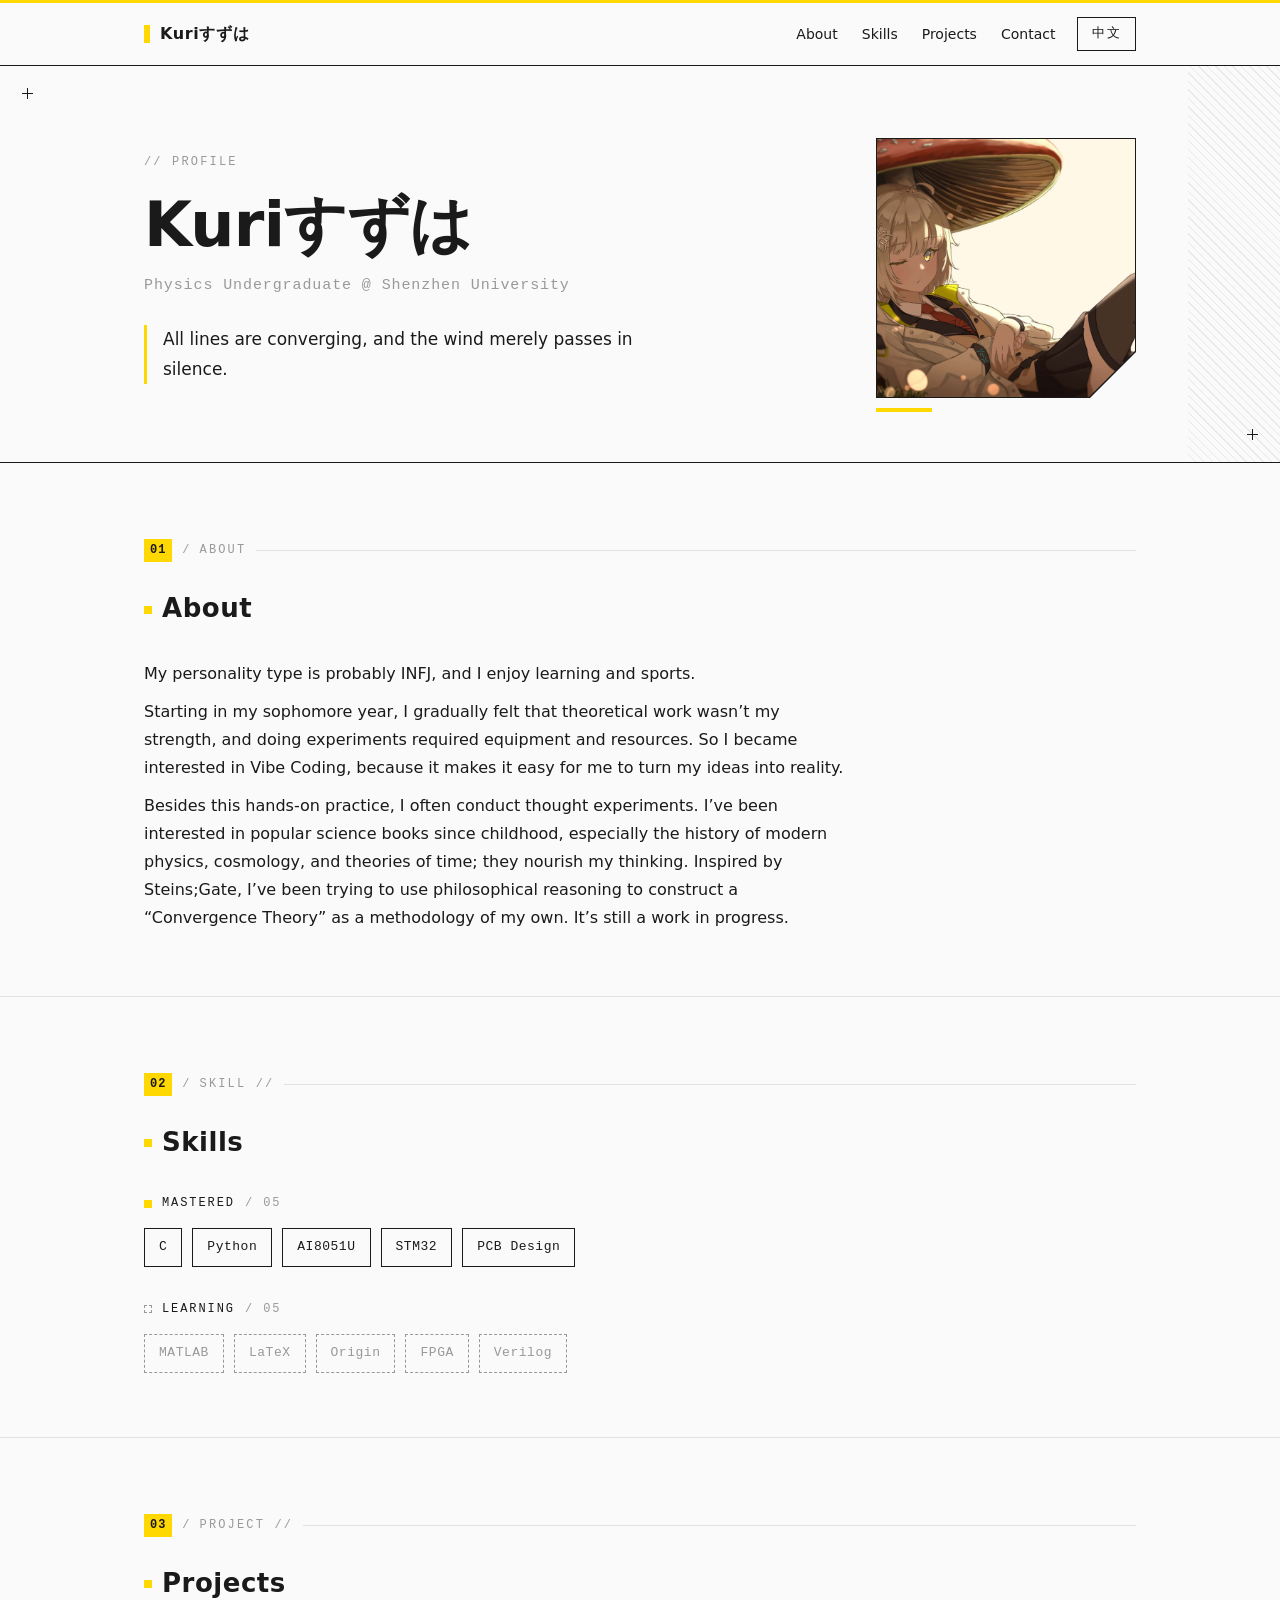
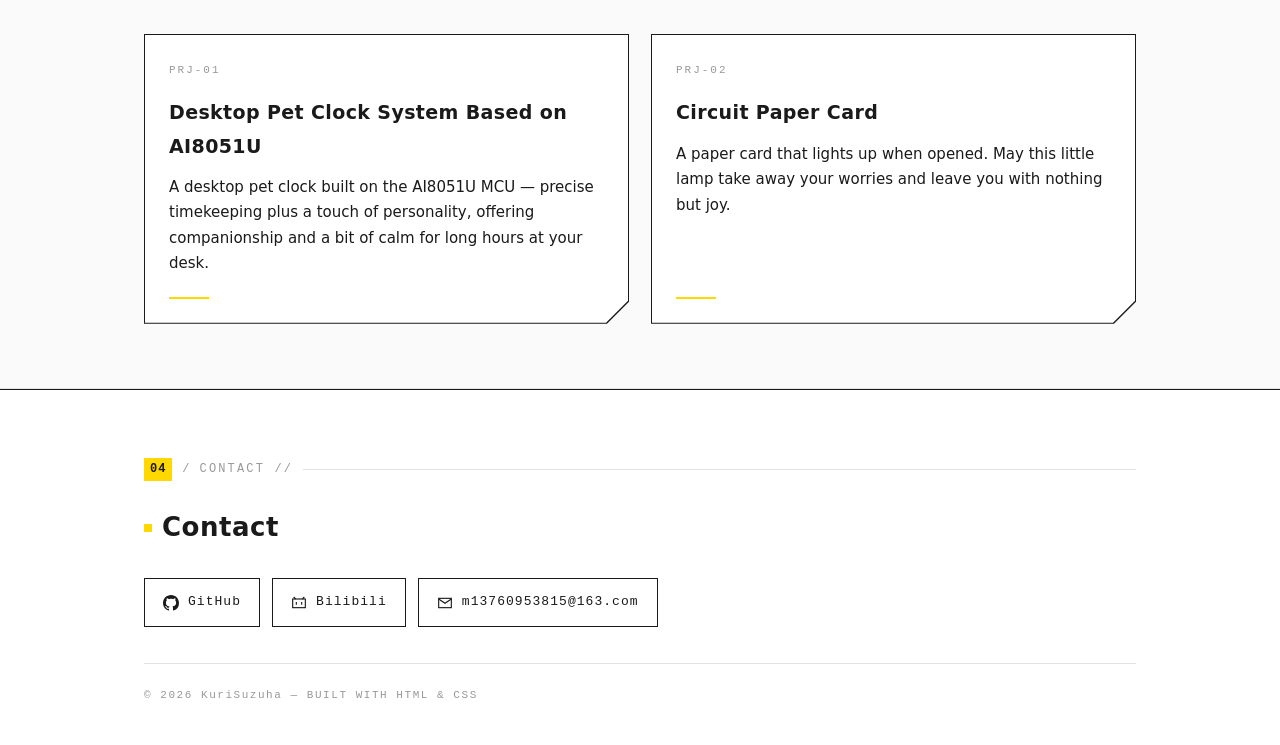
==== en.html @ 0af4d7a9 "Rewrite bio, rename to Kuriすずは, update hero and meta text" ====
<!DOCTYPE html>
<html lang="en">
<head>
<meta charset="UTF-8">
<meta name="viewport" content="width=device-width, initial-scale=1.0">
<meta property="og:type" content="website">
<meta property="og:title" content="Kuriすずは">
<meta property="og:description" content="Physics undergrad into circuits and code — building desktop pets and glowing paper cards.">
<meta property="og:url" content="https://kurisuzuha.github.io/en.html">
<meta property="og:image" content="https://kurisuzuha.github.io/assets/avatar.jpg">
<meta property="og:site_name" content="KuriSuzuha">
<meta property="og:locale" content="en_US">
<meta name="twitter:card" content="summary">
<meta name="description" content="Personal site of KuriSuzuha, physics undergraduate at Shenzhen University. Into circuits, code, and making small things glow.">
<link rel="icon" type="image/svg+xml" href="data:image/svg+xml,%3Csvg%20xmlns='http://www.w3.org/2000/svg'%20viewBox='0%200%20100%20100'%3E%3Crect%20width='100'%20height='100'%20fill='%23FFD802'/%3E%3Ctext%20x='50'%20y='68'%20font-family='monospace'%20font-size='56'%20font-weight='bold'%20text-anchor='middle'%20fill='%231A1A1A'%3EK%3C/text%3E%3C/svg%3E">
<title>Kuriすずは</title>
<link rel="alternate" hreflang="zh-CN" href="https://kurisuzuha.github.io/">
<link rel="alternate" hreflang="en" href="https://kurisuzuha.github.io/en.html">
<link rel="alternate" hreflang="x-default" href="https://kurisuzuha.github.io/">
<link rel="stylesheet" href="style.css">
</head>
<body>

<!-- ======================================================= navigation === -->
<header class="nav">
  <div class="nav-inner">
    <a class="nav-brand" href="index.html">
      <span class="brand-bar" aria-hidden="true"></span>
      <span>Kuriすずは</span>
    </a>
    <nav class="nav-links">
      <a class="nav-link" href="#about">About</a>
      <a class="nav-link" href="#skill">Skills</a>
      <a class="nav-link" href="#project">Projects</a>
      <a class="nav-link" href="#contact">Contact</a>
      <a class="lang-btn" href="index.html" hreflang="zh-CN">中文</a>
    </nav>
  </div>
</header>

<main>

  <!-- ========================================================== hero === -->
  <section class="hero">
    <span class="cross cross-1" aria-hidden="true"></span>
    <span class="cross cross-2" aria-hidden="true"></span>

    <div class="hero-inner">
      <div class="hero-text">
        <p class="hero-label">// PROFILE</p>
        <h1 class="hero-name">Kuriすずは</h1>
        <p class="hero-role">Physics Undergraduate @ Shenzhen University</p>
        <p class="hero-tagline">All lines are converging, and the wind merely passes in silence.</p>
      </div>

      <div class="hero-avatar">
        <div class="avatar-frame">
          <img src="assets/avatar.jpg" alt="Kuriすずは avatar">
        </div>
        <span class="avatar-bar" aria-hidden="true"></span>
      </div>
    </div>
  </section>

  <!-- ========================================================= about === -->
  <div class="section" id="about">
    <section class="sec-inner">
      <p class="sec-head">
        <span class="sec-num">01</span>
        <span class="sec-slash">/</span>
        <span class="sec-name">ABOUT</span>
        <span class="sec-line" aria-hidden="true"></span>
      </p>
      <h2 class="sec-title">About</h2>

      <div class="about-body">
        <p>My personality type is probably INFJ, and I enjoy learning and sports.</p>
        <p>Starting in my sophomore year, I gradually felt that theoretical work wasn’t my strength, and doing experiments required equipment and resources. So I became interested in Vibe Coding, because it makes it easy for me to turn my ideas into reality.</p>
        <p>Besides this hands-on practice, I often conduct thought experiments. I’ve been interested in popular science books since childhood, especially the history of modern physics, cosmology, and theories of time; they nourish my thinking. Inspired by Steins;Gate, I’ve been trying to use philosophical reasoning to construct a “Convergence Theory” as a methodology of my own. It’s still a work in progress.</p>
      </div>
    </section>
  </div>

  <!-- ======================================================== skills === -->
  <div class="section" id="skill">
    <section class="sec-inner">
      <p class="sec-head">
        <span class="sec-num">02</span>
        <span class="sec-slash">/</span>
        <span class="sec-name">SKILL //</span>
        <span class="sec-line" aria-hidden="true"></span>
      </p>
      <h2 class="sec-title">Skills</h2>

      <div class="skill-group">
        <p class="skill-label">
          <span>MASTERED</span>
          <span class="skill-count">/ 05</span>
        </p>
        <ul class="tags tags-mastered">
          <li>C</li>
          <li>Python</li>
          <li>AI8051U</li>
          <li>STM32</li>
          <li>PCB Design</li>
        </ul>
      </div>

      <div class="skill-group">
        <p class="skill-label is-learning">
          <span>LEARNING</span>
          <span class="skill-count">/ 05</span>
        </p>
        <ul class="tags tags-learning">
          <li>MATLAB</li>
          <li>LaTeX</li>
          <li>Origin</li>
          <li>FPGA</li>
          <li>Verilog</li>
        </ul>
      </div>
    </section>
  </div>

  <!-- ====================================================== projects === -->
  <div class="section" id="project">
    <section class="sec-inner">
      <p class="sec-head">
        <span class="sec-num">03</span>
        <span class="sec-slash">/</span>
        <span class="sec-name">PROJECT //</span>
        <span class="sec-line" aria-hidden="true"></span>
      </p>
      <h2 class="sec-title">Projects</h2>

      <div class="cards">

        <article class="card-frame">
          <div class="card">
            <p class="card-idx">PRJ-01</p>
            <h3 class="card-title">Desktop Pet Clock System Based on AI8051U</h3>
            <p class="card-desc">A desktop pet clock built on the AI8051U MCU — precise timekeeping plus a touch of personality, offering companionship and a bit of calm for long hours at your desk.</p>
          </div>
        </article>

        <article class="card-frame">
          <div class="card">
            <p class="card-idx">PRJ-02</p>
            <h3 class="card-title">Circuit Paper Card</h3>
            <p class="card-desc">A paper card that lights up when opened. May this little lamp take away your worries and leave you with nothing but joy.</p>
          </div>
        </article>

      </div>
    </section>
  </div>

</main>

<!-- ======================================================== contact === -->
<footer class="footer" id="contact">
  <div class="footer-inner">
    <p class="sec-head">
      <span class="sec-num">04</span>
      <span class="sec-slash">/</span>
      <span class="sec-name">CONTACT //</span>
      <span class="sec-line" aria-hidden="true"></span>
    </p>
    <h2 class="sec-title">Contact</h2>

    <ul class="contact-list">
      <li>
        <a href="https://github.com/KuriSuzuha" target="_blank" rel="noopener noreferrer">
          <svg width="16" height="16" viewBox="0 0 16 16" fill="currentColor" aria-hidden="true">
            <path d="M8 0C3.58 0 0 3.58 0 8c0 3.54 2.29 6.53 5.47 7.59.4.07.55-.17.55-.38 0-.19-.01-.82-.01-1.49-2.01.37-2.53-.49-2.69-.94-.09-.23-.48-.94-.82-1.13-.28-.15-.68-.52-.01-.53.63-.01 1.08.58 1.23.82.72 1.21 1.87.87 2.33.66.07-.52.28-.87.51-1.07-1.78-.2-3.64-.89-3.64-3.95 0-.87.31-1.59.82-2.15-.08-.2-.36-1.02.08-2.12 0 0 .67-.21 2.2.82.64-.18 1.32-.27 2-.27s1.36.09 2 .27c1.53-1.04 2.2-.82 2.2-.82.44 1.1.16 1.92.08 2.12.51.56.82 1.27.82 2.15 0 3.07-1.87 3.75-3.65 3.95.29.25.54.73.54 1.48 0 1.07-.01 1.93-.01 2.2 0 .21.15.46.55.38A8.01 8.01 0 0 0 16 8c0-4.42-3.58-8-8-8Z"/>
          </svg>
          <span>GitHub</span>
        </a>
      </li>
      <li>
        <a href="https://space.bilibili.com/501222988" target="_blank" rel="noopener noreferrer">
          <svg width="16" height="16" viewBox="0 0 24 24" fill="none" stroke="currentColor" stroke-width="1.7" aria-hidden="true">
            <path d="M7 6 4 3M17 6l3-3"/>
            <rect x="2.5" y="6" width="19" height="13"/>
            <path d="M8 10.5v4M16 10.5v4"/>
          </svg>
          <span>Bilibili</span>
        </a>
      </li>
      <li>
        <a href="mailto:m13760953815@163.com">
          <svg width="16" height="16" viewBox="0 0 24 24" fill="none" stroke="currentColor" stroke-width="1.7" aria-hidden="true">
            <rect x="2.5" y="5" width="19" height="14"/>
            <path d="m2.5 6 9.5 6.5L21.5 6"/>
          </svg>
          <span>m13760953815@163.com</span>
        </a>
      </li>
    </ul>

    <p class="footer-note">© 2026 KuriSuzuha — BUILT WITH HTML &amp; CSS</p>
  </div>
</footer>

</body>
</html>
---- style.css ----
/* ==========================================================================
   KuriSuzuha.github.io — shared stylesheet
   Used by index.html (中文) and en.html (English). Single source of truth.

   Style language: light, minimal, sharp.
   - background #FAFAFA / #FFF, text #1A1A1A, muted #999
   - #FFD802 as a SMALL-AREA accent only (never a large fill)
   - 0 border-radius everywhere; corners cut with clip-path: polygon()
   - 1px black rules, monospace micro-labels, hairline dividers
   - no external resources of any kind (no CDN, no web fonts, no icon lib)
   ========================================================================== */

/* --------------------------------------------------------------- tokens -- */
:root {
  --bg:     #FAFAFA;
  --paper:  #FFFFFF;
  --ink:    #1A1A1A;
  --gray:   #999999;
  --line:   #E2E2E2;
  --accent: #FFD802;

  --pad:    24px;   /* horizontal gutter */
  --maxw:   1040px; /* content width cap */
  --cut:    22px;   /* diagonal cut, cards */
  --cut-av: 46px;   /* diagonal cut, avatar */
  --nav-h:  62px;

  --font-sans: "PingFang SC", "Microsoft YaHei", "Segoe UI", system-ui,
               -apple-system, "Helvetica Neue", Arial, sans-serif;
  --font-mono: Consolas, "Courier New", monospace;
}

/* ---------------------------------------------------------------- reset -- */
*,
*::before,
*::after { box-sizing: border-box; }

html {
  -webkit-text-size-adjust: 100%;
  scroll-behavior: smooth;
}

body {
  margin: 0;
  background: var(--bg);
  color: var(--ink);
  font-family: var(--font-sans);
  font-size: 16px;
  line-height: 1.75;
  -webkit-font-smoothing: antialiased;
}

img { display: block; max-width: 100%; }

a {
  color: inherit;
  text-decoration: none;
}

:focus-visible {
  outline: 2px solid var(--ink);
  outline-offset: 2px;
}

::selection {
  background: var(--accent);
  color: var(--ink);
}

/* --------------------------------------------------------- decorations --- */
/* thin crosshair — corner ornament */
.cross {
  position: absolute;
  width: 11px;
  height: 11px;
  pointer-events: none;
}
.cross::before {
  content: "";
  position: absolute;
  left: 0;
  top: 5px;
  width: 11px;
  height: 1px;
  background: var(--ink);
}
.cross::after {
  content: "";
  position: absolute;
  left: 5px;
  top: 0;
  width: 1px;
  height: 11px;
  background: var(--ink);
}

/* -------------------------------------------------------------- header --- */
.nav {
  position: sticky;
  top: 0;
  z-index: 20;
  background: var(--bg);
  border-top: 3px solid var(--accent);
  border-bottom: 1px solid var(--ink);
}
.nav-inner {
  max-width: var(--maxw);
  margin: 0 auto;
  padding: 0 var(--pad);
  height: var(--nav-h);
  display: flex;
  align-items: center;
  justify-content: space-between;
  gap: 16px;
}

.nav-brand {
  display: inline-flex;
  align-items: center;
  gap: 10px;
  padding: 5px 9px;
  margin-left: -9px;
  font-weight: 700;
  letter-spacing: 0.04em;
}
.brand-bar {
  width: 6px;
  height: 18px;
  background: var(--accent);
  flex: none;
}
.nav-brand:hover {
  background: var(--ink);
  color: #fff;
}

.nav-links {
  display: flex;
  align-items: center;
}
.nav-link {
  display: block;
  padding: 7px 12px;
  font-size: 14px;
}
.nav-link:hover {
  background: var(--ink);
  color: #fff;
}

.lang-btn {
  display: block;
  margin-left: 10px;
  padding: 7px 14px;
  border: 1px solid var(--ink);
  font-family: var(--font-mono);
  font-size: 13px;
  letter-spacing: 0.1em;
  line-height: 1.4;
}
.lang-btn:hover {
  background: var(--accent);
  color: var(--ink);
}

/* ----------------------------------------------------------------- hero -- */
.hero {
  position: relative;
  overflow: hidden;
  border-bottom: 1px solid var(--ink);
}
/* diagonal hatch texture, right edge only */
.hero::after {
  content: "";
  position: absolute;
  top: 0;
  right: 0;
  width: 92px;
  height: 100%;
  pointer-events: none;
  background-image: repeating-linear-gradient(
    45deg,
    transparent 0 5px,
    rgba(26, 26, 26, 0.08) 5px 6px
  );
}
.cross-1 { top: 22px; left: 22px; }
.cross-2 { bottom: 22px; right: 22px; }

.hero-inner {
  position: relative;
  z-index: 1;
  max-width: var(--maxw);
  margin: 0 auto;
  padding: 72px var(--pad) 64px;
  display: grid;
  grid-template-columns: minmax(0, 1fr) 260px;
  gap: 56px;
  align-items: center;
}

/* min-width:0 keeps long unbreakable strings from blowing out the grid track */
.hero-text { min-width: 0; }

.hero-label {
  margin: 0 0 18px;
  font-size: 12px;
  letter-spacing: 0.18em;
  color: var(--gray);
  font-family: var(--font-mono);
}

.hero-name {
  margin: 0;
  font-size: clamp(34px, 6.5vw, 62px);
  font-weight: 800;
  line-height: 1.1;
  letter-spacing: -0.01em;
}

.hero-role {
  margin: 14px 0 0;
  font-family: var(--font-mono);
  font-size: 15px;
  letter-spacing: 0.06em;
  color: var(--gray);
}

.hero-tagline {
  margin: 26px 0 0;
  max-width: 30em;
  padding-left: 16px;
  border-left: 3px solid var(--accent);
  font-size: 17px;
}

/* avatar: square with one cut corner — never a circle */
.hero-avatar {
  position: relative;
  justify-self: end;
  width: 100%;
  max-width: 260px;
}
.avatar-frame {
  padding: 1px;
  background: var(--ink);
  aspect-ratio: 1 / 1;
  clip-path: polygon(
    0 0,
    100% 0,
    100% calc(100% - var(--cut-av)),
    calc(100% - var(--cut-av)) 100%,
    0 100%
  );
}
.avatar-frame img {
  width: 100%;
  height: 100%;
  object-fit: cover;
  background: #EFEFEF;
  clip-path: polygon(
    0 0,
    100% 0,
    100% calc(100% - var(--cut-av)),
    calc(100% - var(--cut-av)) 100%,
    0 100%
  );
}
.avatar-bar {
  position: absolute;
  left: 0;
  bottom: -14px;
  width: 56px;
  height: 4px;
  background: var(--accent);
}

/* ------------------------------------------------------------- sections -- */
.section {
  border-bottom: 1px solid var(--line);
  scroll-margin-top: calc(var(--nav-h) + 12px);
}
.sec-inner {
  max-width: var(--maxw);
  margin: 0 auto;
  padding: 64px var(--pad);
}

/* numbered micro-label: "01 / ABOUT" */
.sec-head {
  display: flex;
  align-items: center;
  gap: 10px;
  margin-bottom: 24px;
  font-size: 12px;
  font-family: var(--font-mono);
}
.sec-num {
  padding: 1px 6px;
  background: var(--accent);
  color: var(--ink);
  font-weight: 700;
  letter-spacing: 0.08em;
}
.sec-slash { color: var(--gray); }
.sec-name {
  color: var(--gray);
  letter-spacing: 0.18em;
  white-space: nowrap;
}
.sec-line {
  flex: 1;
  min-width: 0;
  height: 1px;
  background: var(--line);
}

.sec-title {
  margin: 0 0 28px;
  font-size: 26px;
  font-weight: 700;
  letter-spacing: 0.02em;
}
.sec-title::before {
  content: "";
  display: inline-block;
  width: 8px;
  height: 8px;
  margin-right: 10px;
  background: var(--accent);
  vertical-align: middle;
}

/* ---------------------------------------------------------------- about -- */
.about-body p {
  margin: 0 0 10px;
  max-width: 44em;
}
.about-body p:last-child { margin-bottom: 0; }

/* --------------------------------------------------------------- skills -- */
.skill-group { margin-bottom: 32px; }
.skill-group:last-child { margin-bottom: 0; }

.skill-label {
  display: flex;
  align-items: center;
  gap: 10px;
  margin: 0 0 14px;
  font-family: var(--font-mono);
  font-size: 12px;
  letter-spacing: 0.16em;
}
.skill-label::before {
  content: "";
  width: 8px;
  height: 8px;
  flex: none;
  background: var(--accent);
}
/* learning group reads as "not filled in yet" */
.skill-label.is-learning::before {
  background: transparent;
  border: 1px dashed var(--gray);
}
.skill-count { color: var(--gray); }

.tags {
  display: flex;
  flex-wrap: wrap;
  gap: 10px;
  margin: 0;
  padding: 0;
  list-style: none;
}
.tags li {
  padding: 7px 14px;
  font-family: var(--font-mono);
  font-size: 13px;
  letter-spacing: 0.04em;
  white-space: nowrap;
}
/* mastered: solid rule */
.tags-mastered li { border: 1px solid var(--ink); }
.tags-mastered li:hover {
  background: var(--ink);
  color: #fff;
}
/* learning: dashed rule */
.tags-learning li {
  border: 1px dashed var(--gray);
  color: var(--gray);
}
.tags-learning li:hover {
  border-color: var(--ink);
  color: var(--ink);
}

/* ------------------------------------------------------------- projects -- */
.cards {
  display: grid;
  grid-template-columns: repeat(2, minmax(0, 1fr));
  gap: 22px;
}
/* 1px "border" follows the clipped outline: dark frame + inset panel */
.card-frame {
  padding: 1px;
  background: var(--ink);
  clip-path: polygon(
    0 0,
    100% 0,
    100% calc(100% - var(--cut)),
    calc(100% - var(--cut)) 100%,
    0 100%
  );
  transition: background 0.12s linear;
}
.card-frame:hover { background: var(--accent); }

.card {
  height: 100%;
  min-height: 208px;
  display: flex;
  flex-direction: column;
  padding: 26px 24px 24px;
  background: var(--paper);
  clip-path: polygon(
    0 0,
    100% 0,
    100% calc(100% - var(--cut)),
    calc(100% - var(--cut)) 100%,
    0 100%
  );
  transition: background 0.12s linear, color 0.12s linear;
}
.card-frame:hover .card {
  background: var(--ink);
  color: #fff;
}

.card-idx {
  margin: 0 0 16px;
  font-family: var(--font-mono);
  font-size: 11px;
  letter-spacing: 0.18em;
  color: var(--gray);
}
.card-title {
  margin: 0 0 12px;
  font-size: 19px;
  font-weight: 700;
  letter-spacing: 0.02em;
}
.card-desc {
  margin: 0 0 20px;
  font-size: 15px;
  line-height: 1.7;
}
.card-frame:hover .card-desc { color: #CFCFCF; }

/* thin accent rule closing off the card body — stands in for the removed detail link */
.card::after {
  content: "";
  align-self: flex-start;
  width: 40px;
  height: 2px;
  margin-top: auto;   /* anchors to the card's bottom edge when the grid stretches it */
  background: var(--accent);
}

/* -------------------------------------------------------------- contact -- */
.footer {
  background: var(--paper);
  border-top: 1px solid var(--ink);
}
.footer-inner {
  max-width: var(--maxw);
  margin: 0 auto;
  padding: 56px var(--pad) 40px;
}
.contact-list {
  display: flex;
  flex-wrap: wrap;
  gap: 12px;
  margin: 0 0 36px;
  padding: 0;
  list-style: none;
}
.contact-list a {
  position: relative;
  overflow: hidden;
  display: inline-flex;
  align-items: center;
  gap: 9px;
  padding: 12px 18px;
  border: 1px solid var(--ink);
  font-family: var(--font-mono);
  font-size: 13px;
  letter-spacing: 0.08em;
}
/* yellow block slides in from the left on hover */
.contact-list a::before {
  content: "";
  position: absolute;
  inset: 0;
  background: var(--accent);
  transform: translateX(-101%);
  transition: transform 0.16s ease-out;
}
.contact-list a:hover::before { transform: translateX(0); }
.contact-list a > * {
  position: relative;
  z-index: 1;
}
.contact-list svg { flex: none; }

.footer-note {
  margin: 0;
  padding-top: 22px;
  border-top: 1px solid var(--line);
  font-family: var(--font-mono);
  font-size: 11px;
  letter-spacing: 0.14em;
  color: var(--gray);
}

/* ----------------------------------------------------------- responsive -- */
@media (max-width: 720px) {
  :root { --pad: 20px; }

  .hero-inner {
    grid-template-columns: minmax(0, 1fr);
    gap: 40px;
    padding: 48px var(--pad) 44px;
  }
  .hero::after { display: none; }        /* hatch would sit over the text */
  .hero-avatar {
    justify-self: start;
    max-width: 190px;
  }
  .hero-tagline { font-size: 16px; }

  .sec-inner { padding: 48px var(--pad); }
  .sec-title { font-size: 22px; }
  /* anchors collapse, language switch stays */
  .nav-link { display: none; }

  .cards { grid-template-columns: minmax(0, 1fr); }
  .card { min-height: 0; }

  .footer-inner { padding: 44px var(--pad) 32px; }
  .contact-list { gap: 10px; margin-bottom: 30px; }
  .contact-list a {
    gap: 7px;
    padding: 10px 13px;
    font-size: 12px;
    letter-spacing: 0.06em;
  }
}

@media (max-width: 380px) {
  .hero-name { font-size: 31px; }
  .tags li { padding: 6px 11px; font-size: 12px; }
  .contact-list a { padding: 9px 11px; font-size: 11px; }
}
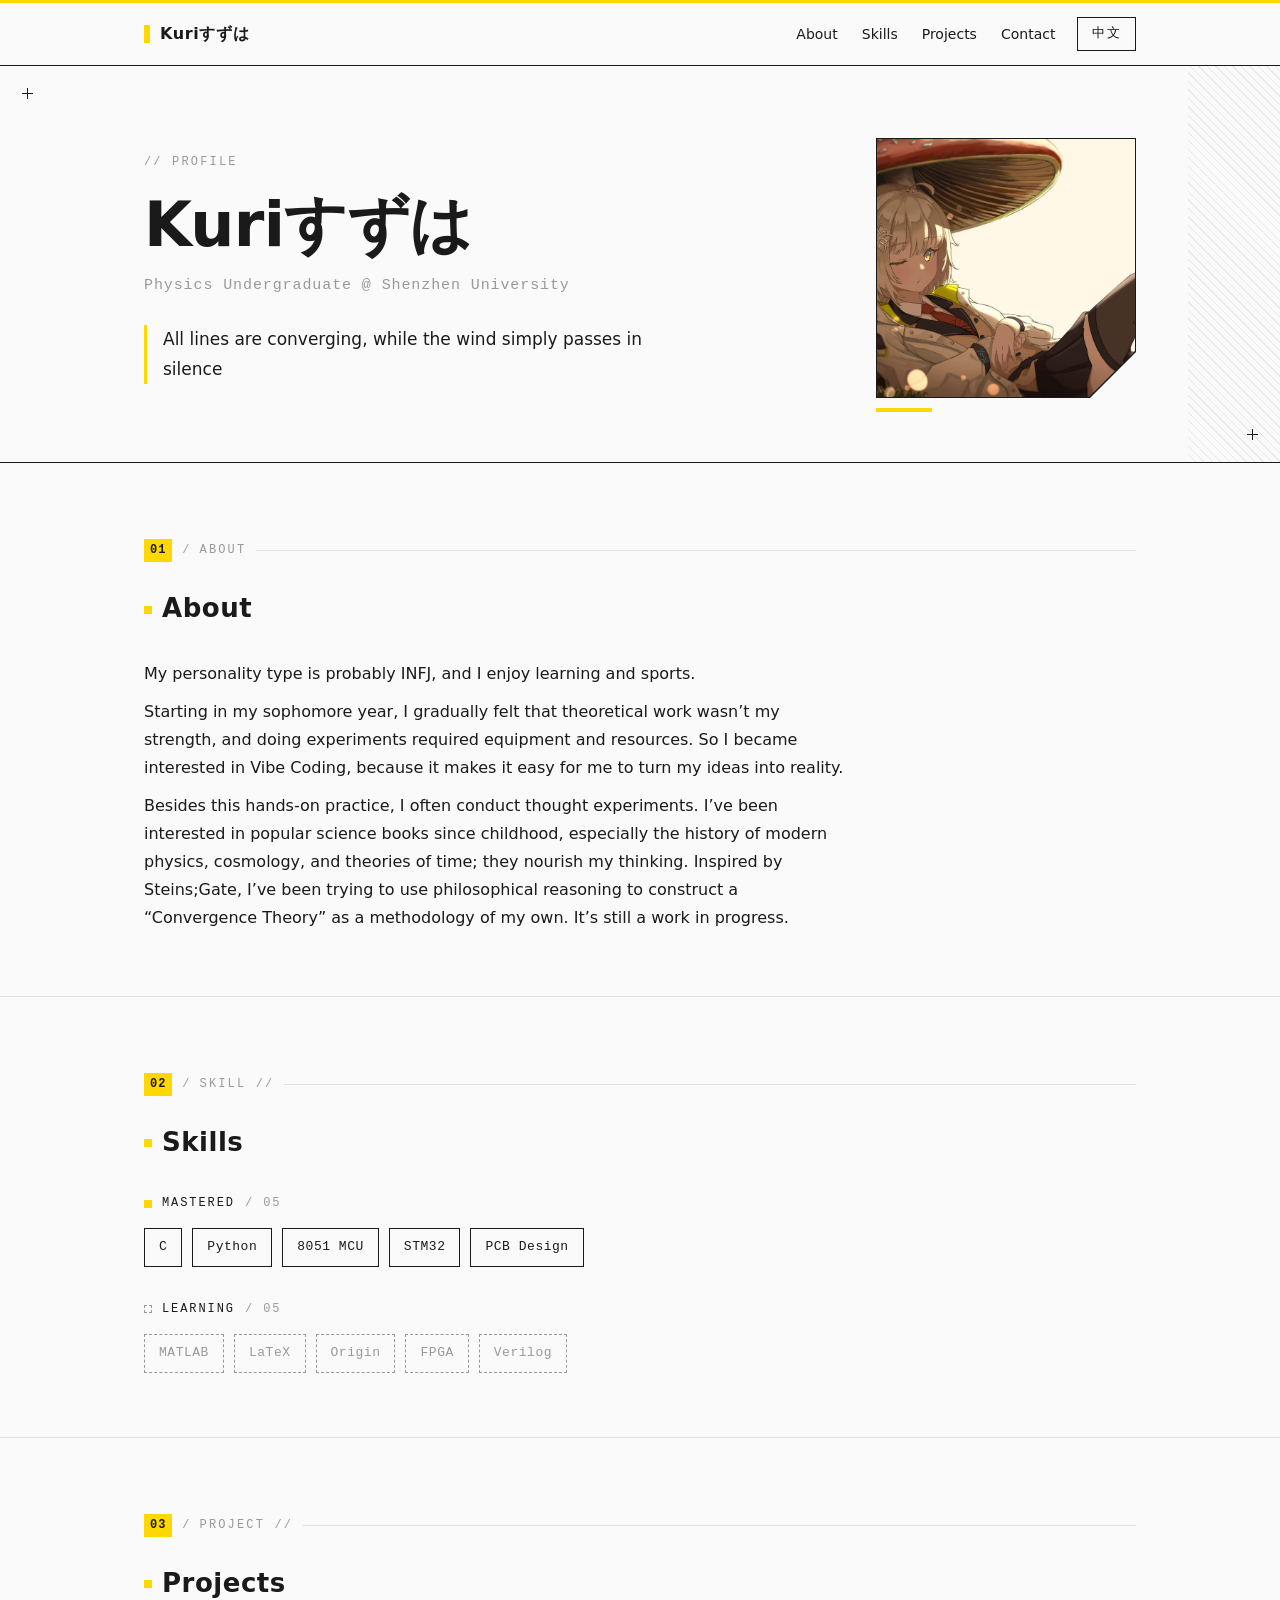
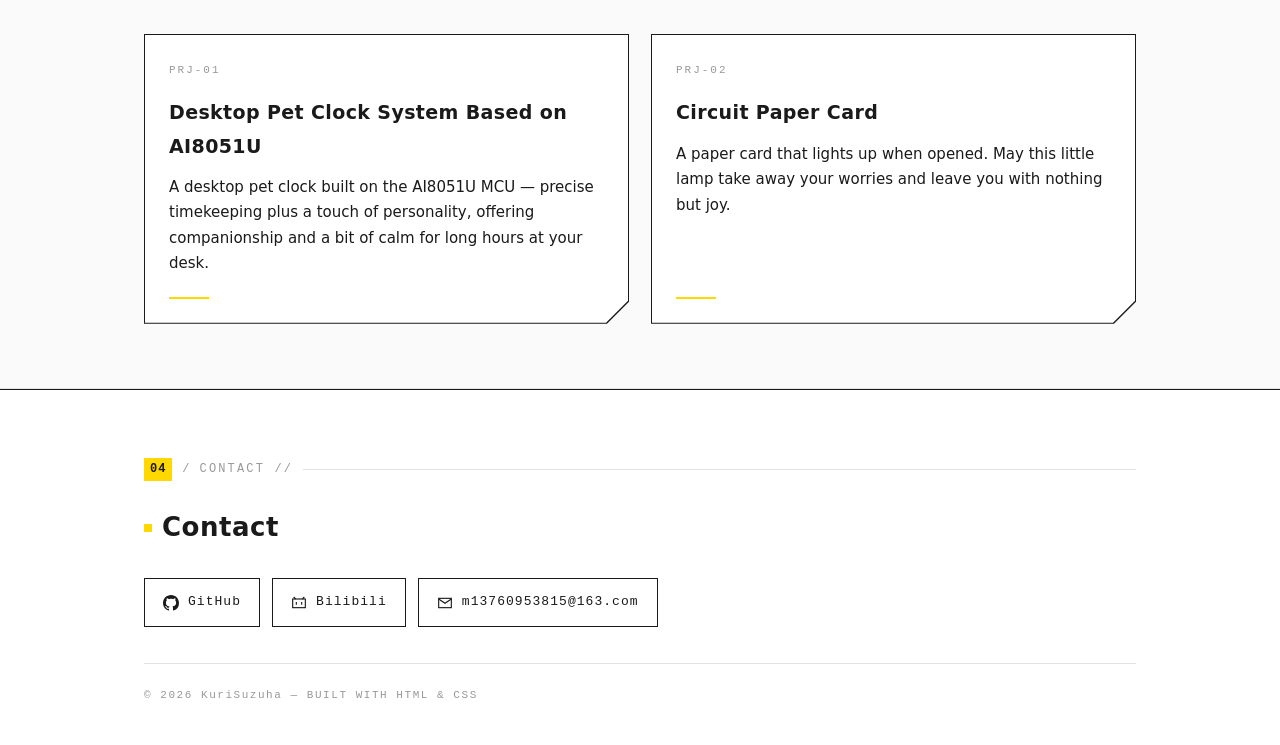
==== commit 46f06dc6: "Localize skill labels, revert tagline, tighten CN/EN spacing, split font stacks" ====
--- a/en.html
+++ b/en.html
@@ -50,7 +50,7 @@
         <p class="hero-label">// PROFILE</p>
         <h1 class="hero-name">Kuriすずは</h1>
         <p class="hero-role">Physics Undergraduate @ Shenzhen University</p>
-        <p class="hero-tagline">All lines are converging, and the wind merely passes in silence.</p>
+        <p class="hero-tagline">All lines are converging, while the wind simply passes in silence</p>
       </div>
 
       <div class="hero-avatar">
@@ -100,7 +100,7 @@
         <ul class="tags tags-mastered">
           <li>C</li>
           <li>Python</li>
-          <li>AI8051U</li>
+          <li>8051 MCU</li>
           <li>STM32</li>
           <li>PCB Design</li>
         </ul>
--- a/style.css
+++ b/style.css
@@ -27,7 +27,12 @@
 
   --font-sans: "PingFang SC", "Microsoft YaHei", "Segoe UI", system-ui,
                -apple-system, "Helvetica Neue", Arial, sans-serif;
-  --font-mono: Consolas, "Courier New", monospace;
+  --font-mono: Consolas, "Courier New", "PingFang SC", "Microsoft YaHei", monospace;
+}
+
+html[lang="en"] {
+  --font-sans: "Segoe UI", system-ui, -apple-system, "Helvetica Neue", Arial,
+               "PingFang SC", "Microsoft YaHei", sans-serif;
 }
 
 /* ---------------------------------------------------------------- reset -- */
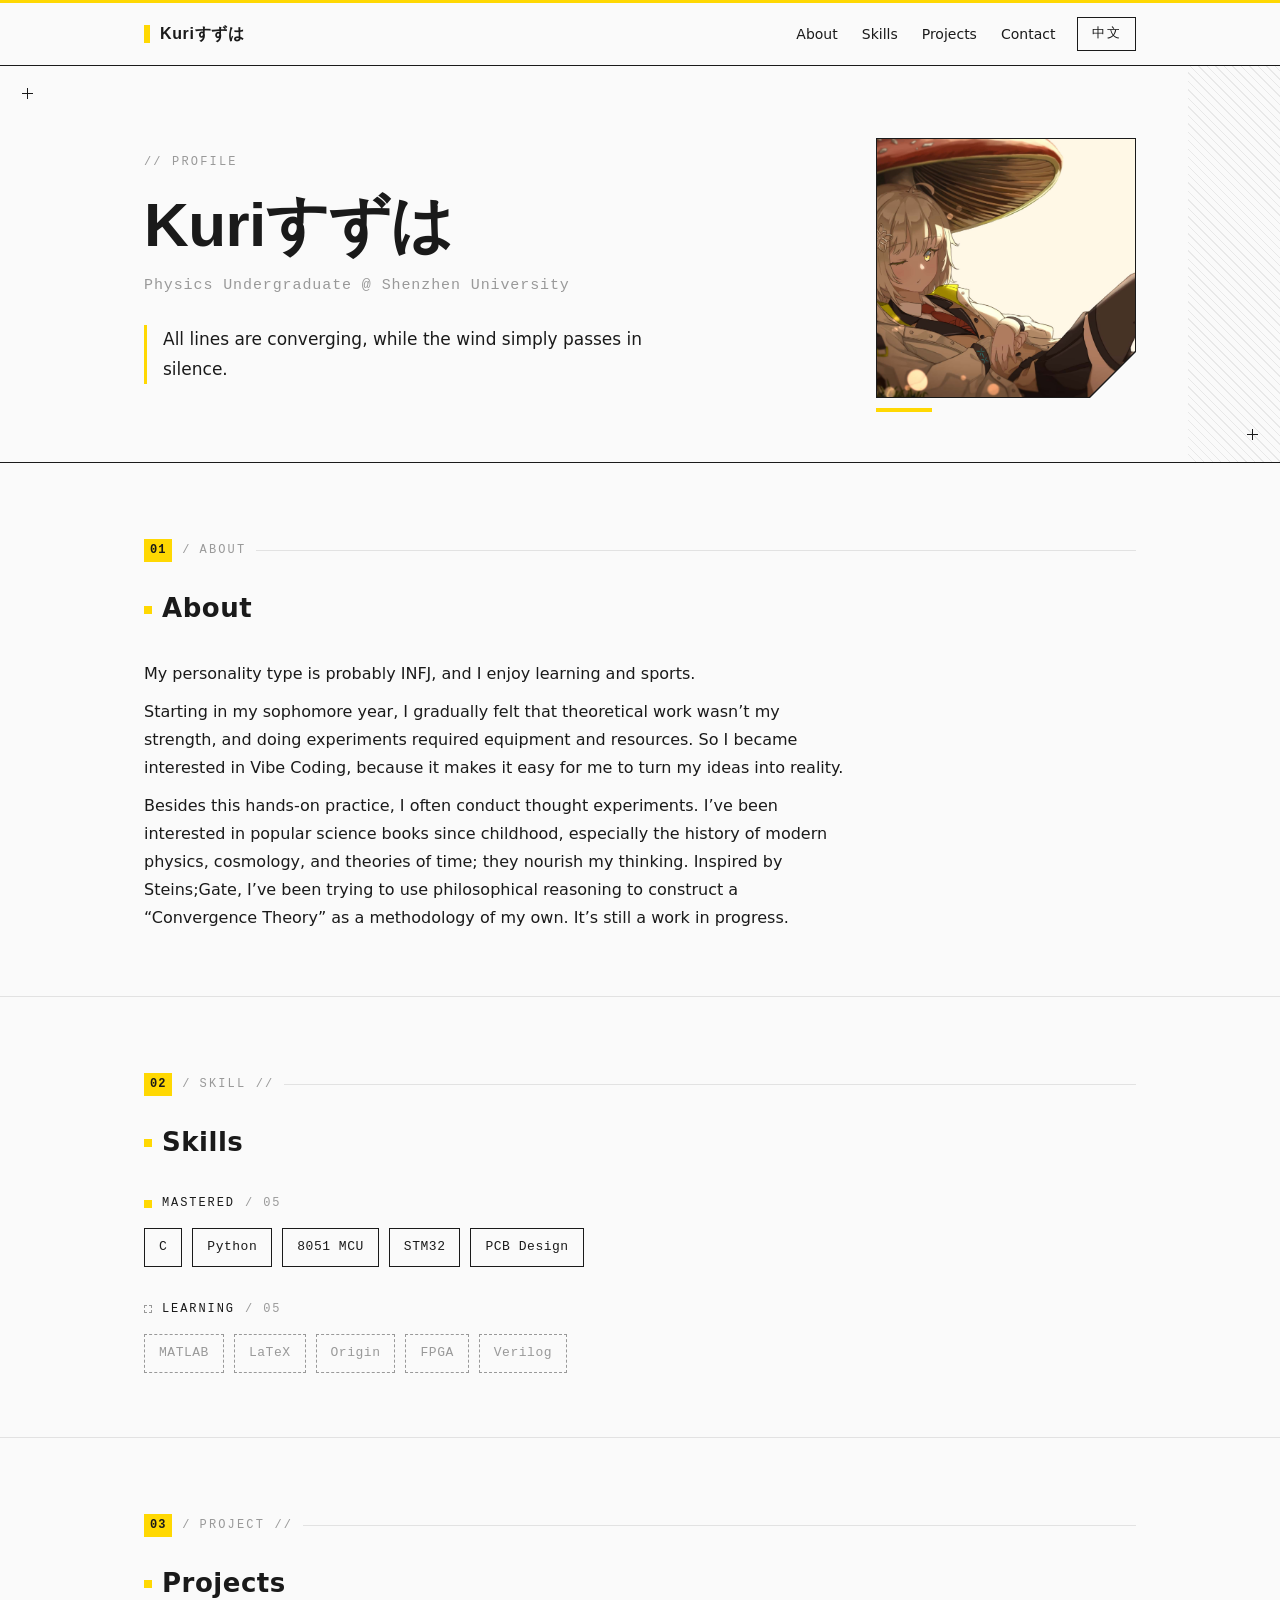
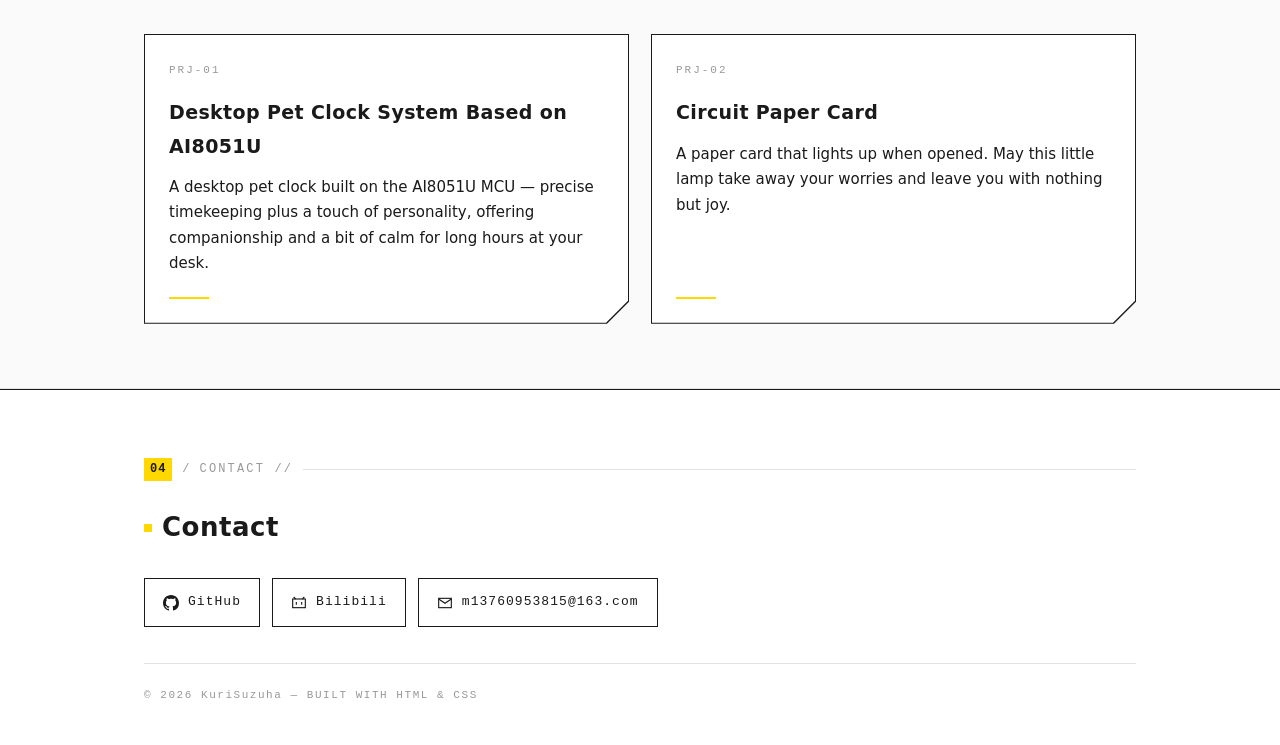
==== commit 04c36636: "Unify wordmark across languages, fix avatar alt and og:site_name, add tagline period" ====
--- a/en.html
+++ b/en.html
@@ -8,7 +8,7 @@
 <meta property="og:description" content="Physics undergrad into circuits and code — building desktop pets and glowing paper cards.">
 <meta property="og:url" content="https://kurisuzuha.github.io/en.html">
 <meta property="og:image" content="https://kurisuzuha.github.io/assets/avatar.jpg">
-<meta property="og:site_name" content="KuriSuzuha">
+<meta property="og:site_name" content="Kuriすずは">
 <meta property="og:locale" content="en_US">
 <meta name="twitter:card" content="summary">
 <meta name="description" content="Personal site of KuriSuzuha, physics undergraduate at Shenzhen University. Into circuits, code, and making small things glow.">
@@ -50,7 +50,7 @@
         <p class="hero-label">// PROFILE</p>
         <h1 class="hero-name">Kuriすずは</h1>
         <p class="hero-role">Physics Undergraduate @ Shenzhen University</p>
-        <p class="hero-tagline">All lines are converging, while the wind simply passes in silence</p>
+        <p class="hero-tagline">All lines are converging, while the wind simply passes in silence.</p>
       </div>
 
       <div class="hero-avatar">
--- a/style.css
+++ b/style.css
@@ -33,6 +33,13 @@
 html[lang="en"] {
   --font-sans: "Segoe UI", system-ui, -apple-system, "Helvetica Neue", Arial,
                "PingFang SC", "Microsoft YaHei", sans-serif;
+}
+
+/* site wordmark: the name is a logo — always rendered with the CJK stack,
+   so both language pages draw it identically */
+.nav-brand,
+.hero-name {
+  font-family: "PingFang SC", "Microsoft YaHei", sans-serif;
 }
 
 /* ---------------------------------------------------------------- reset -- */
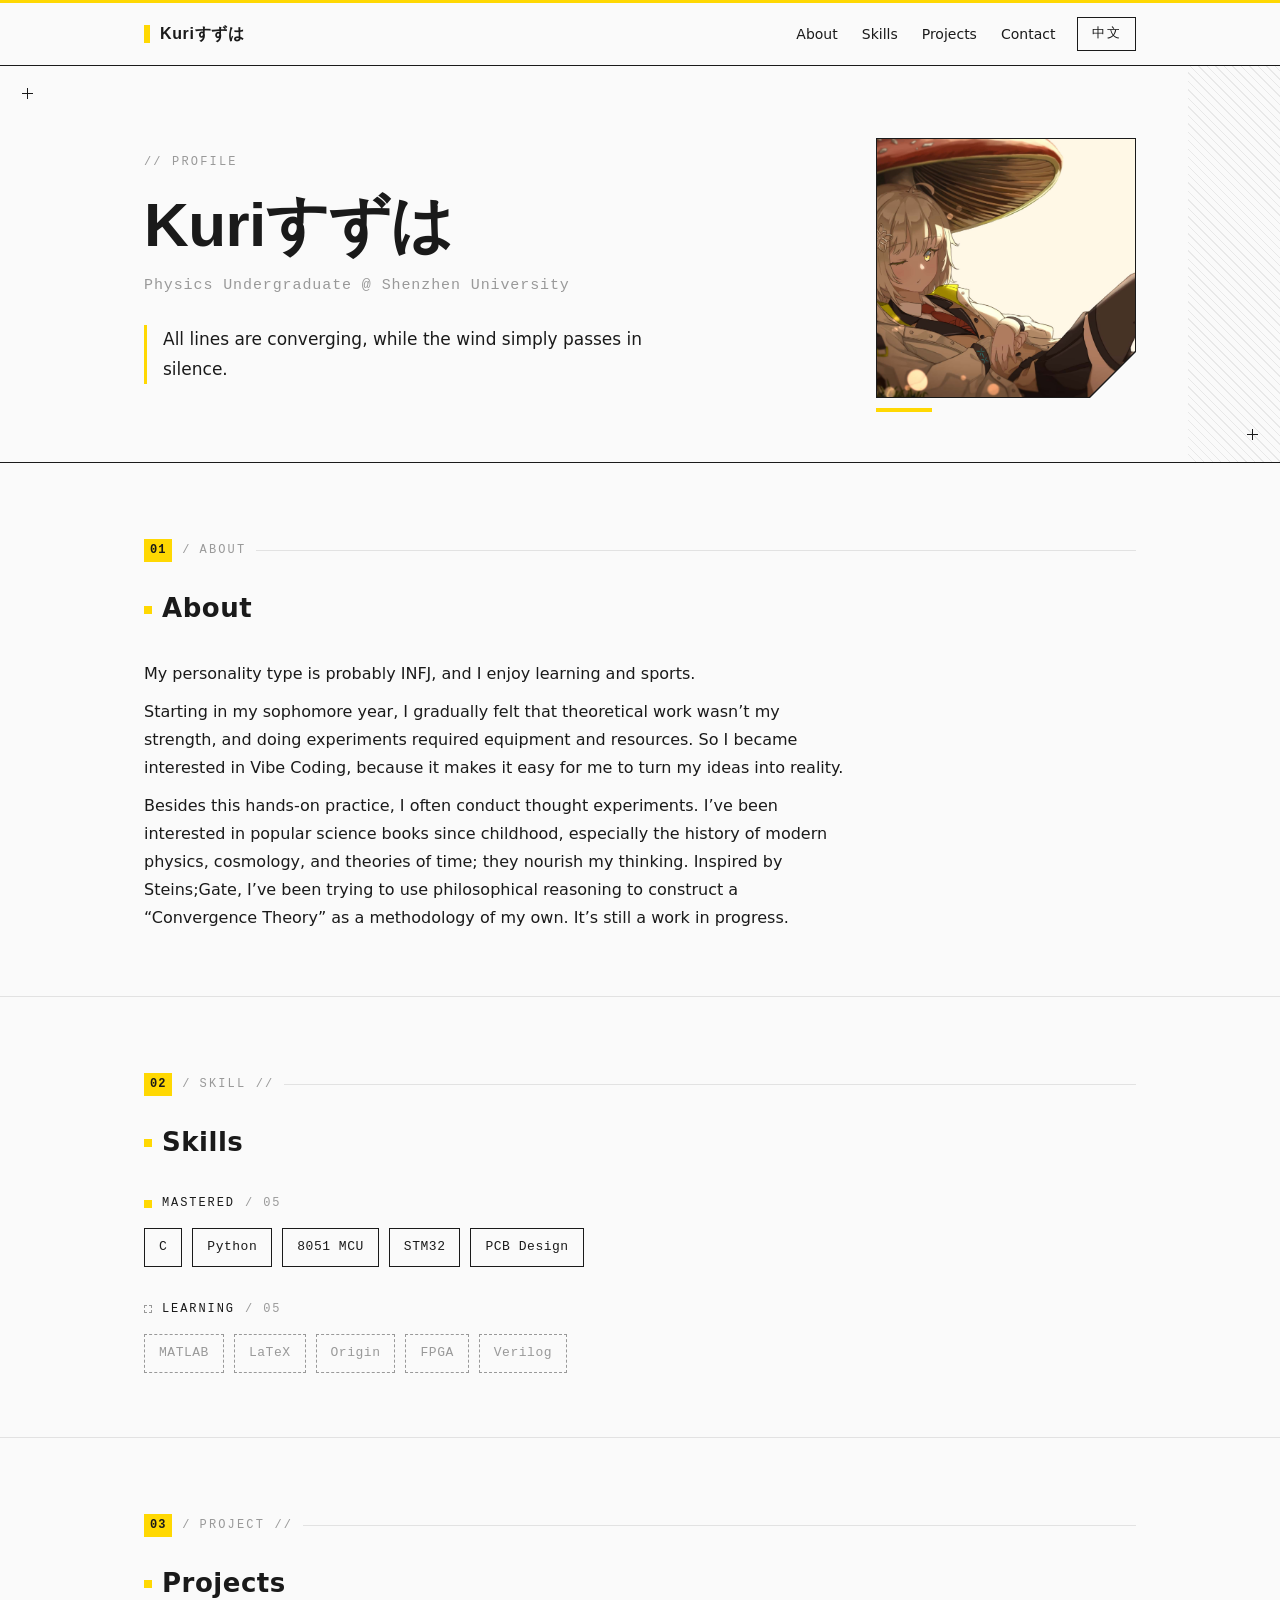
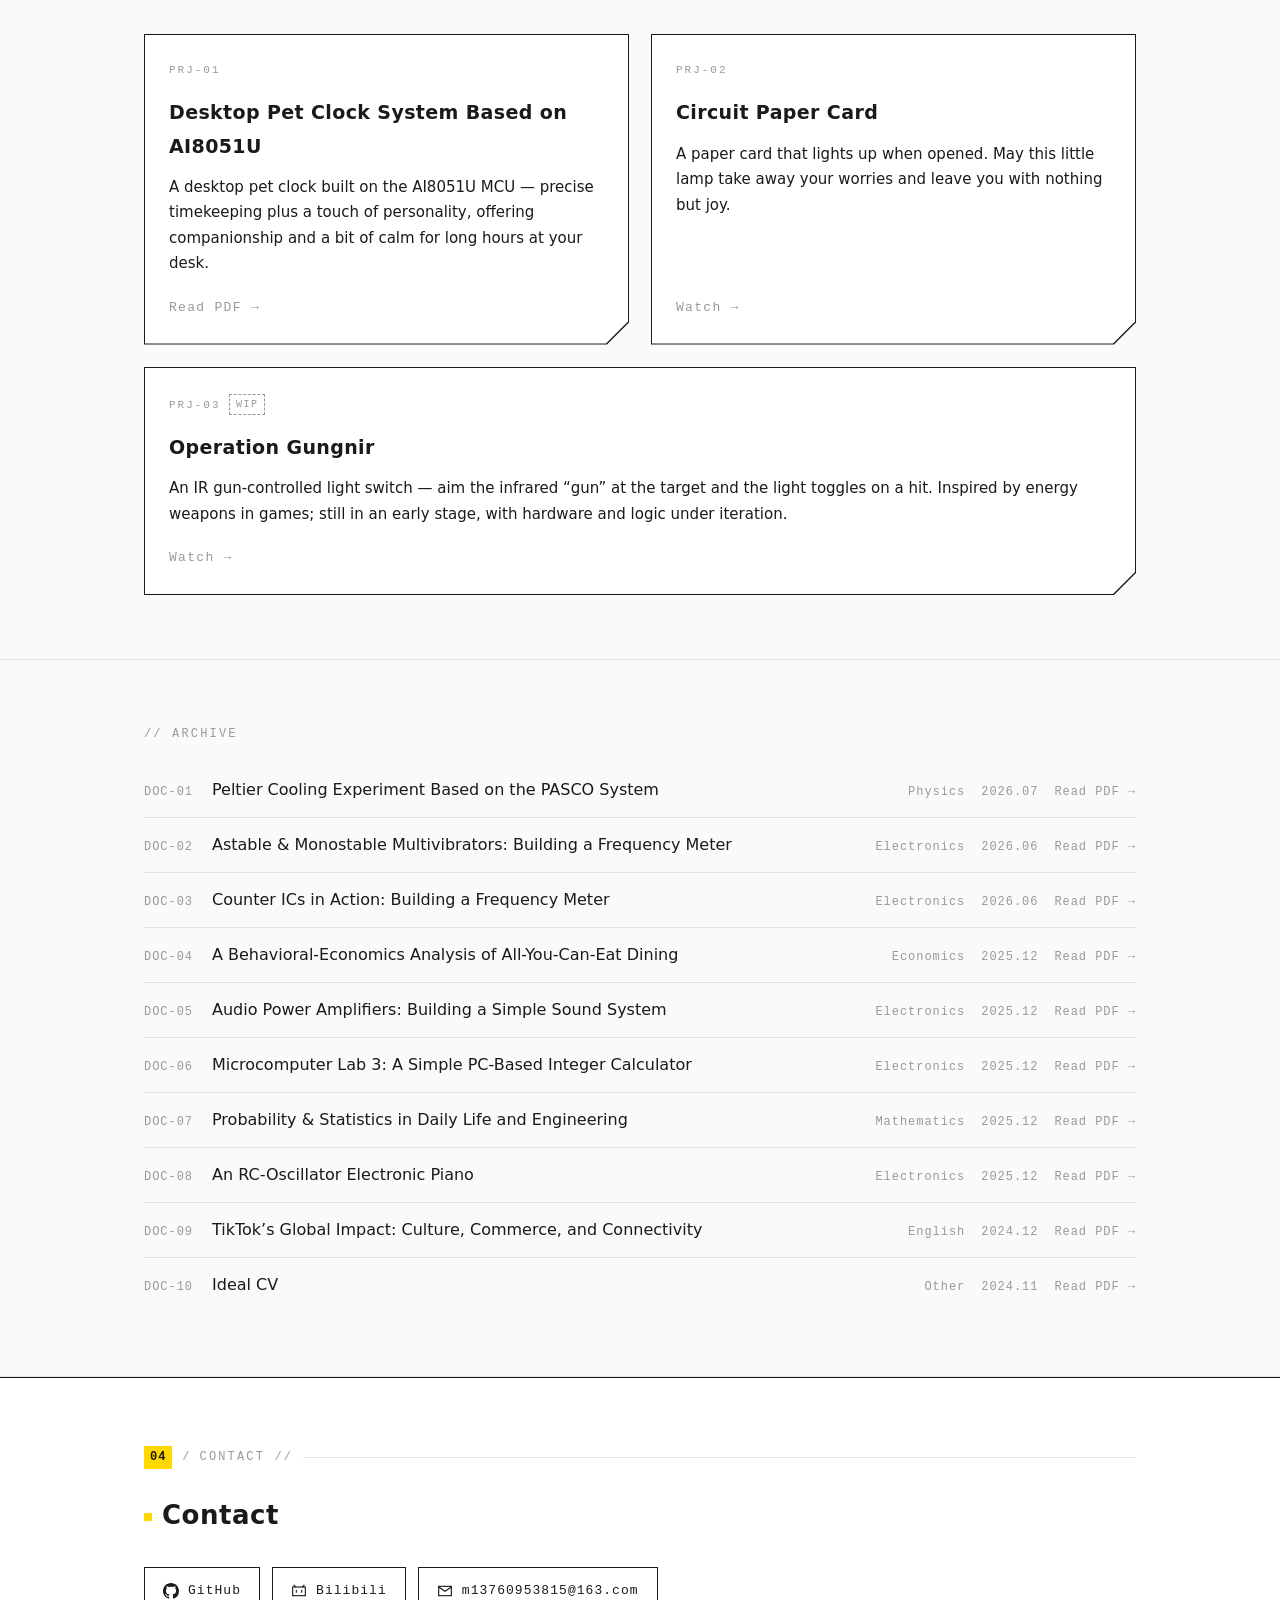
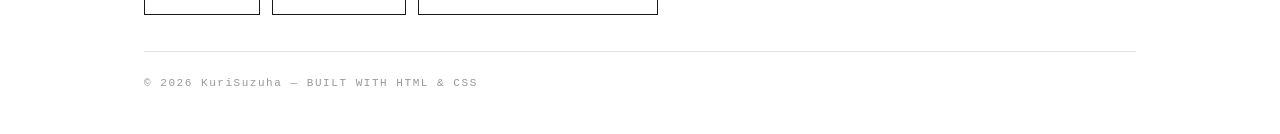
==== commit 39762be8: "Add projects archive: card links, Operation Gungnir (WIP), bilingual DOC list" ====
--- a/en.html
+++ b/en.html
@@ -140,6 +140,7 @@
             <p class="card-idx">PRJ-01</p>
             <h3 class="card-title">Desktop Pet Clock System Based on AI8051U</h3>
             <p class="card-desc">A desktop pet clock built on the AI8051U MCU — precise timekeeping plus a touch of personality, offering companionship and a bit of calm for long hours at your desk.</p>
+            <a class="card-link" href="pdf/desktop-pet-clock.pdf" target="_blank" rel="noopener">Read PDF <span class="arrow">&rarr;</span></a>
           </div>
         </article>
 
@@ -148,10 +149,120 @@
             <p class="card-idx">PRJ-02</p>
             <h3 class="card-title">Circuit Paper Card</h3>
             <p class="card-desc">A paper card that lights up when opened. May this little lamp take away your worries and leave you with nothing but joy.</p>
+            <a class="card-link" href="https://www.bilibili.com/video/BV1mwgp6iEyU/" target="_blank" rel="noopener">Watch <span class="arrow">&rarr;</span></a>
           </div>
         </article>
 
-      </div>
+        <article class="card-frame card-wide">
+          <div class="card">
+            <p class="card-idx">PRJ-03 <span class="wip-badge">WIP</span></p>
+            <h3 class="card-title">Operation Gungnir</h3>
+            <p class="card-desc">An IR gun-controlled light switch — aim the infrared “gun” at the target and the light toggles on a hit. Inspired by energy weapons in games; still in an early stage, with hardware and logic under iteration.</p>
+            <a class="card-link" href="https://www.bilibili.com/video/BV1PX826EEAM/" target="_blank" rel="noopener">Watch <span class="arrow">&rarr;</span></a>
+          </div>
+        </article>
+
+      </div>
+    </section>
+  </div>
+
+  <!-- ======================================================= archive === -->
+  <div class="section" id="archive">
+    <section class="sec-inner">
+      <p class="hero-label">// ARCHIVE</p>
+
+      <ul class="archive">
+        <li>
+          <a class="archive-row" href="pdf/peltier-cooling-pasco.pdf" target="_blank" rel="noopener">
+            <span class="doc-id">DOC-01</span>
+            <span class="doc-title">Peltier Cooling Experiment Based on the PASCO System</span>
+            <span class="doc-cat">Physics</span>
+            <span class="doc-date">2026.07</span>
+            <span class="archive-link">Read PDF <span class="arrow">&rarr;</span></span>
+          </a>
+        </li>
+        <li>
+          <a class="archive-row" href="pdf/multivibrator-frequency-meter.pdf" target="_blank" rel="noopener">
+            <span class="doc-id">DOC-02</span>
+            <span class="doc-title">Astable &amp; Monostable Multivibrators: Building a Frequency Meter</span>
+            <span class="doc-cat">Electronics</span>
+            <span class="doc-date">2026.06</span>
+            <span class="archive-link">Read PDF <span class="arrow">&rarr;</span></span>
+          </a>
+        </li>
+        <li>
+          <a class="archive-row" href="pdf/counter-frequency-meter.pdf" target="_blank" rel="noopener">
+            <span class="doc-id">DOC-03</span>
+            <span class="doc-title">Counter ICs in Action: Building a Frequency Meter</span>
+            <span class="doc-cat">Electronics</span>
+            <span class="doc-date">2026.06</span>
+            <span class="archive-link">Read PDF <span class="arrow">&rarr;</span></span>
+          </a>
+        </li>
+        <li>
+          <a class="archive-row" href="pdf/buffet-behavioral-econ.pdf" target="_blank" rel="noopener">
+            <span class="doc-id">DOC-04</span>
+            <span class="doc-title">A Behavioral-Economics Analysis of All-You-Can-Eat Dining</span>
+            <span class="doc-cat">Economics</span>
+            <span class="doc-date">2025.12</span>
+            <span class="archive-link">Read PDF <span class="arrow">&rarr;</span></span>
+          </a>
+        </li>
+        <li>
+          <a class="archive-row" href="pdf/audio-power-amp.pdf" target="_blank" rel="noopener">
+            <span class="doc-id">DOC-05</span>
+            <span class="doc-title">Audio Power Amplifiers: Building a Simple Sound System</span>
+            <span class="doc-cat">Electronics</span>
+            <span class="doc-date">2025.12</span>
+            <span class="archive-link">Read PDF <span class="arrow">&rarr;</span></span>
+          </a>
+        </li>
+        <li>
+          <a class="archive-row" href="pdf/integer-calculator.pdf" target="_blank" rel="noopener">
+            <span class="doc-id">DOC-06</span>
+            <span class="doc-title">Microcomputer Lab 3: A Simple PC-Based Integer Calculator</span>
+            <span class="doc-cat">Electronics</span>
+            <span class="doc-date">2025.12</span>
+            <span class="archive-link">Read PDF <span class="arrow">&rarr;</span></span>
+          </a>
+        </li>
+        <li>
+          <a class="archive-row" href="pdf/prob-stat-applications.pdf" target="_blank" rel="noopener">
+            <span class="doc-id">DOC-07</span>
+            <span class="doc-title">Probability &amp; Statistics in Daily Life and Engineering</span>
+            <span class="doc-cat">Mathematics</span>
+            <span class="doc-date">2025.12</span>
+            <span class="archive-link">Read PDF <span class="arrow">&rarr;</span></span>
+          </a>
+        </li>
+        <li>
+          <a class="archive-row" href="pdf/rc-oscillator-piano.pdf" target="_blank" rel="noopener">
+            <span class="doc-id">DOC-08</span>
+            <span class="doc-title">An RC-Oscillator Electronic Piano</span>
+            <span class="doc-cat">Electronics</span>
+            <span class="doc-date">2025.12</span>
+            <span class="archive-link">Read PDF <span class="arrow">&rarr;</span></span>
+          </a>
+        </li>
+        <li>
+          <a class="archive-row" href="pdf/tiktok-global-impact.pdf" target="_blank" rel="noopener">
+            <span class="doc-id">DOC-09</span>
+            <span class="doc-title">TikTok’s Global Impact: Culture, Commerce, and Connectivity</span>
+            <span class="doc-cat">English</span>
+            <span class="doc-date">2024.12</span>
+            <span class="archive-link">Read PDF <span class="arrow">&rarr;</span></span>
+          </a>
+        </li>
+        <li>
+          <a class="archive-row" href="pdf/ideal-cv.pdf" target="_blank" rel="noopener">
+            <span class="doc-id">DOC-10</span>
+            <span class="doc-title">Ideal CV</span>
+            <span class="doc-cat">Other</span>
+            <span class="doc-date">2024.11</span>
+            <span class="archive-link">Read PDF <span class="arrow">&rarr;</span></span>
+          </a>
+        </li>
+      </ul>
     </section>
   </div>
 
--- a/style.css
+++ b/style.css
@@ -470,14 +470,104 @@
 }
 .card-frame:hover .card-desc { color: #CFCFCF; }
 
-/* thin accent rule closing off the card body — stands in for the removed detail link */
-.card::after {
-  content: "";
+/* the card itself is NOT a link — this exit line is the only clickable thing
+   in it, so the whole panel never becomes a giant ambiguous hit area */
+.card-link {
+  margin-top: auto;            /* pins the link to the card's bottom edge */
   align-self: flex-start;
-  width: 40px;
-  height: 2px;
-  margin-top: auto;   /* anchors to the card's bottom edge when the grid stretches it */
-  background: var(--accent);
+  font-family: var(--font-mono);
+  font-size: 13px;
+  letter-spacing: 0.1em;
+  color: var(--gray);
+  transition: color 0.12s linear;
+}
+/* on the inverted (black) panel the gray would sink — go accent instead */
+.card-frame:hover .card-link,
+.card-link:hover { color: var(--accent); }
+
+.arrow {
+  display: inline-block;       /* transform needs a block-ish box */
+  transition: transform 0.16s ease-out;
+}
+.card-link:hover .arrow { transform: translateX(2px); }
+
+/* PRJ-03 is a single wide panel: spans both columns, collapses naturally
+   to one column once .cards itself drops to a single track */
+.card-wide { grid-column: 1 / -1; }
+
+/* WIP marker — dashed outline, same convention as the "learning" tags */
+.wip-badge {
+  display: inline-block;
+  padding: 1px 6px;
+  border: 1px dashed var(--gray);
+  font-size: 10px;
+  letter-spacing: 0.14em;
+  vertical-align: 1px;
+}
+
+/* ------------------------------------------------------------- archive -- */
+.archive {
+  margin: 0;
+  padding: 0;
+  list-style: none;
+}
+/* hairline dividers BETWEEN rows only — the section's own bottom border
+   already closes off the last one, so no doubled rule */
+.archive li + li { border-top: 1px solid var(--line); }
+
+.archive-row {
+  --doc-id-w: 52px;            /* also drives the mobile indent below */
+  display: flex;
+  flex-wrap: wrap;
+  align-items: baseline;
+  gap: 3px 16px;
+  padding: 13px 0;
+  transition: background 0.12s linear, color 0.12s linear;
+}
+/* whole row is one <a>, so the entire strip inverts on hover */
+.archive-row:hover {
+  background: var(--ink);
+  color: #fff;
+}
+
+.doc-id {
+  flex: none;
+  width: var(--doc-id-w);
+  font-family: var(--font-mono);
+  font-size: 12px;
+  letter-spacing: 0.08em;
+  color: var(--gray);
+}
+/* absorbs the slack, which is what pushes the meta + link to the row end */
+.doc-title {
+  flex: 1 1 auto;
+  min-width: 0;
+}
+.doc-cat,
+.doc-date,
+.archive-link {
+  flex: none;
+  font-family: var(--font-mono);
+  font-size: 12px;
+  letter-spacing: 0.08em;
+  color: var(--gray);
+}
+.archive-row:hover .doc-id,
+.archive-row:hover .doc-cat,
+.archive-row:hover .doc-date { color: #CFCFCF; }
+.archive-row:hover .archive-link { color: var(--accent); }
+.archive-row:hover .arrow { transform: translateX(2px); }
+
+/* reserved for future one-line annotations — NOT used in the current markup */
+.doc-note,
+.card-note {
+  margin: 0 0 12px;
+  padding-left: 1.6em;
+  text-indent: -1.6em;         /* hanging indent: wrapped lines clear the marker */
+  font-family: var(--font-mono);
+  font-size: 12px;
+  line-height: 1.7;
+  color: var(--gray);
 }
 
 /* -------------------------------------------------------------- contact -- */
@@ -560,6 +650,13 @@
   .cards { grid-template-columns: minmax(0, 1fr); }
   .card { min-height: 0; }
 
+  /* archive rows wrap: id + title own the first line, the meta and the link
+     hang below, indented to the title's left edge — no horizontal scroll */
+  .archive-row { gap: 4px 12px; }
+  .doc-cat,
+  .doc-date,
+  .archive-link { margin-left: calc(var(--doc-id-w) + 12px); }
+
   .footer-inner { padding: 44px var(--pad) 32px; }
   .contact-list { gap: 10px; margin-bottom: 30px; }
   .contact-list a {
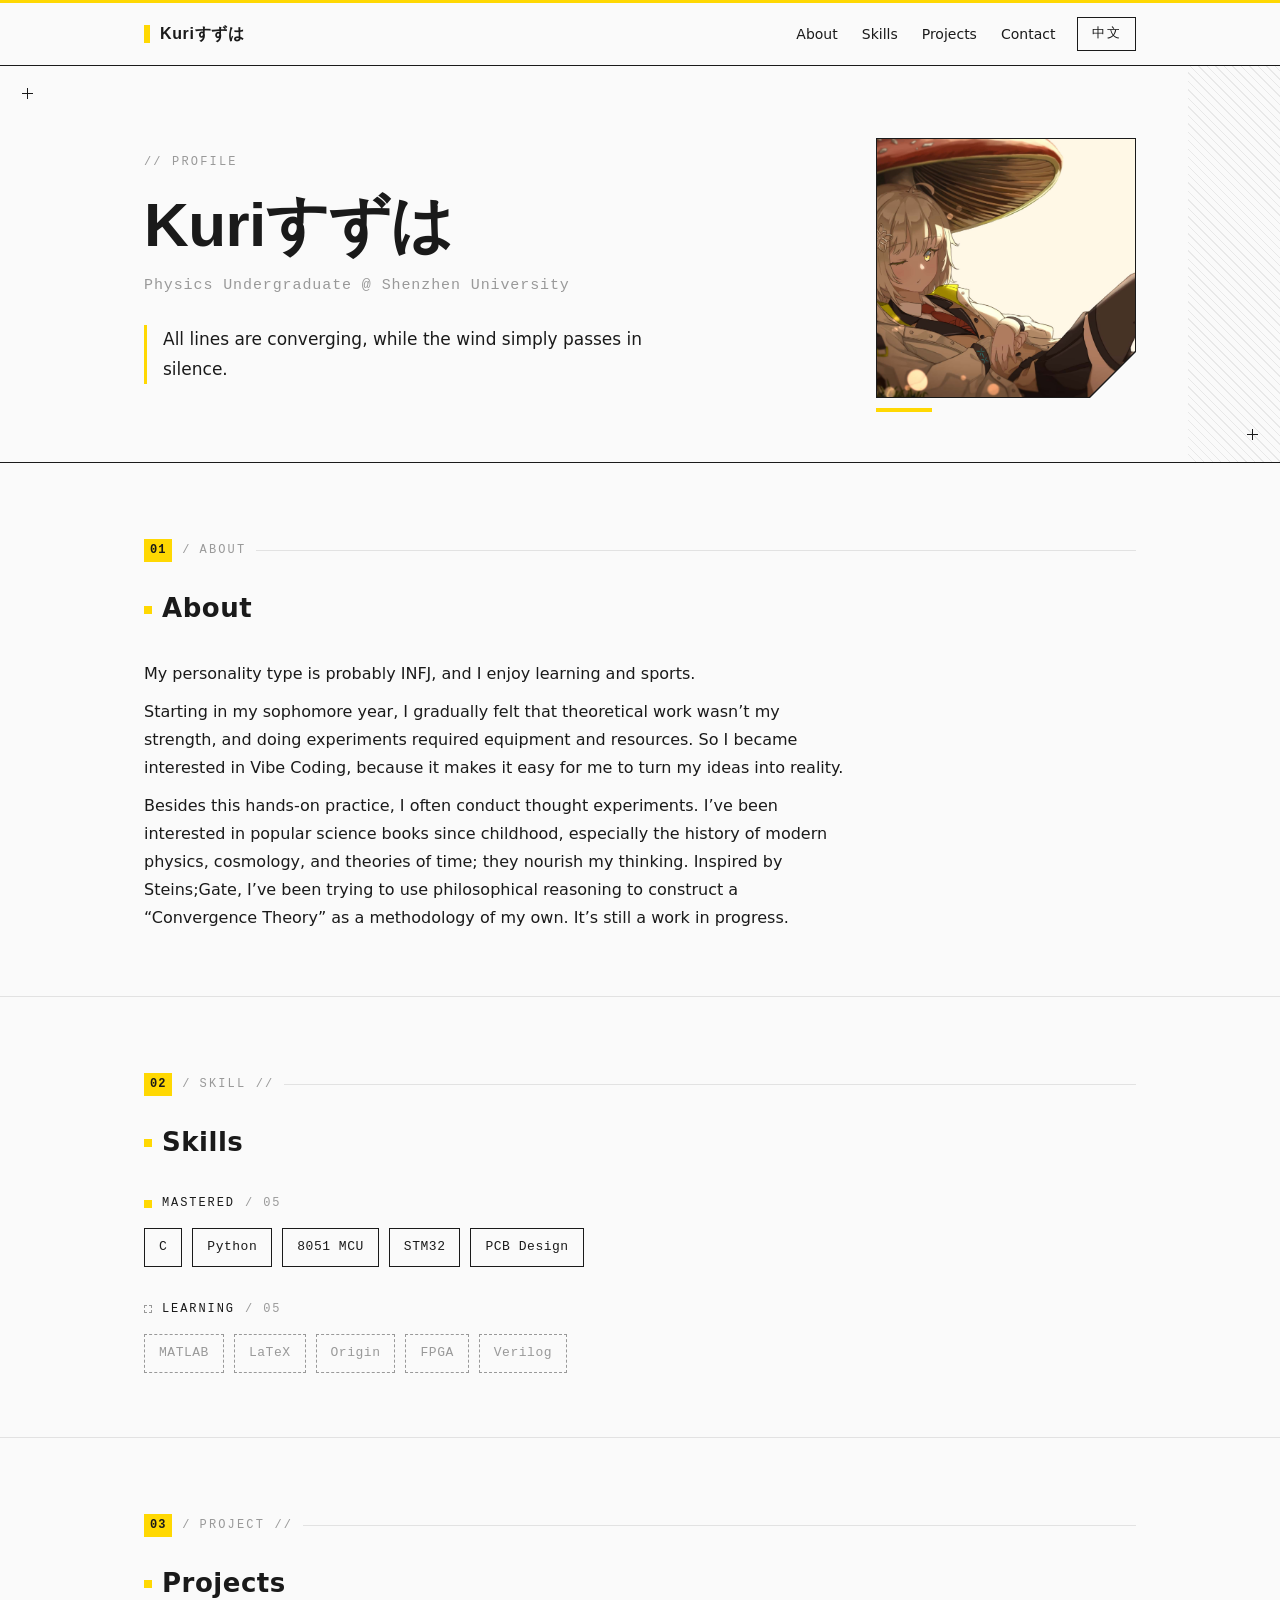
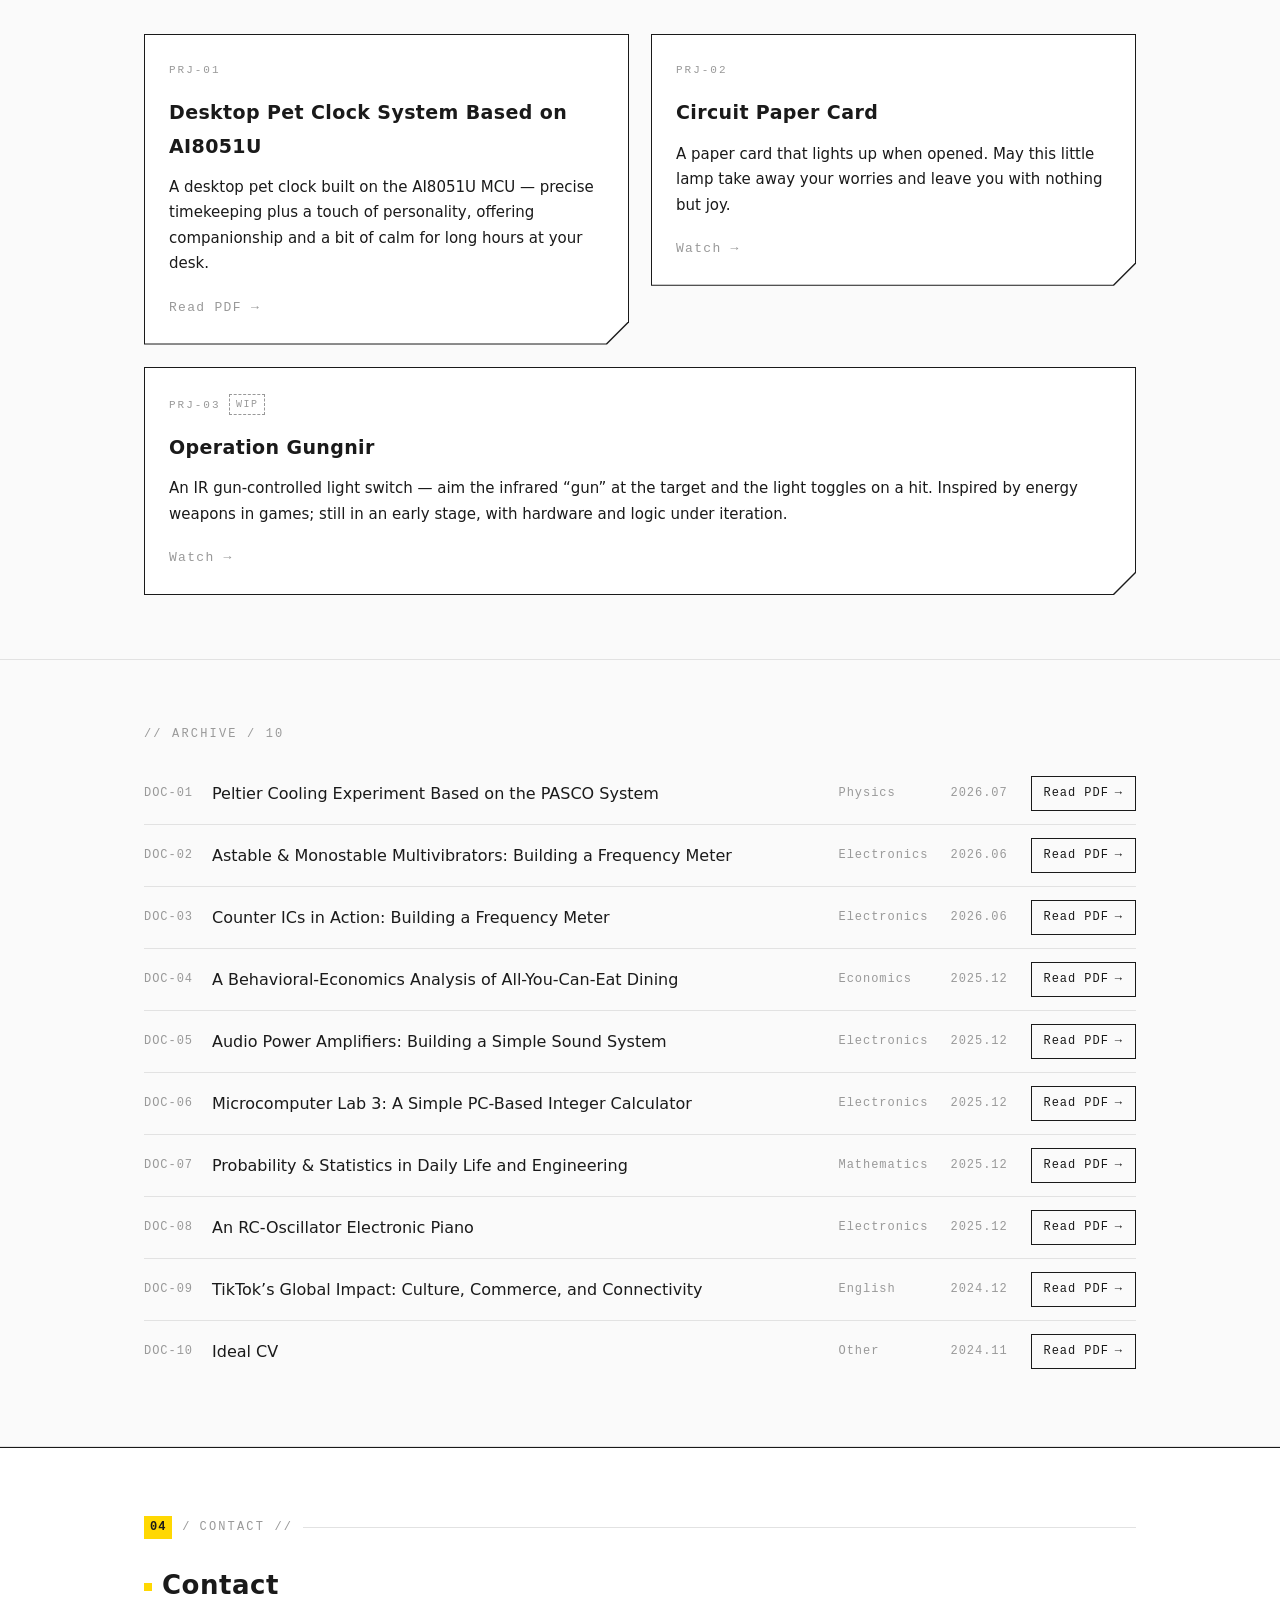
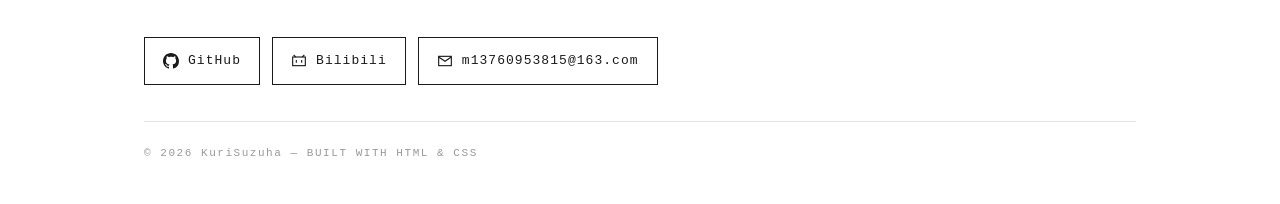
==== commit 7f72cf49: "Polish project section: card heights, archive grid, hover interactions" ====
--- a/en.html
+++ b/en.html
@@ -169,98 +169,78 @@
   <!-- ======================================================= archive === -->
   <div class="section" id="archive">
     <section class="sec-inner">
-      <p class="hero-label">// ARCHIVE</p>
+      <p class="hero-label">// ARCHIVE <span>/ 10</span></p>
 
       <ul class="archive">
-        <li>
-          <a class="archive-row" href="pdf/peltier-cooling-pasco.pdf" target="_blank" rel="noopener">
-            <span class="doc-id">DOC-01</span>
-            <span class="doc-title">Peltier Cooling Experiment Based on the PASCO System</span>
-            <span class="doc-cat">Physics</span>
-            <span class="doc-date">2026.07</span>
-            <span class="archive-link">Read PDF <span class="arrow">&rarr;</span></span>
-          </a>
-        </li>
-        <li>
-          <a class="archive-row" href="pdf/multivibrator-frequency-meter.pdf" target="_blank" rel="noopener">
-            <span class="doc-id">DOC-02</span>
-            <span class="doc-title">Astable &amp; Monostable Multivibrators: Building a Frequency Meter</span>
-            <span class="doc-cat">Electronics</span>
-            <span class="doc-date">2026.06</span>
-            <span class="archive-link">Read PDF <span class="arrow">&rarr;</span></span>
-          </a>
-        </li>
-        <li>
-          <a class="archive-row" href="pdf/counter-frequency-meter.pdf" target="_blank" rel="noopener">
-            <span class="doc-id">DOC-03</span>
-            <span class="doc-title">Counter ICs in Action: Building a Frequency Meter</span>
-            <span class="doc-cat">Electronics</span>
-            <span class="doc-date">2026.06</span>
-            <span class="archive-link">Read PDF <span class="arrow">&rarr;</span></span>
-          </a>
-        </li>
-        <li>
-          <a class="archive-row" href="pdf/buffet-behavioral-econ.pdf" target="_blank" rel="noopener">
-            <span class="doc-id">DOC-04</span>
-            <span class="doc-title">A Behavioral-Economics Analysis of All-You-Can-Eat Dining</span>
-            <span class="doc-cat">Economics</span>
-            <span class="doc-date">2025.12</span>
-            <span class="archive-link">Read PDF <span class="arrow">&rarr;</span></span>
-          </a>
-        </li>
-        <li>
-          <a class="archive-row" href="pdf/audio-power-amp.pdf" target="_blank" rel="noopener">
-            <span class="doc-id">DOC-05</span>
-            <span class="doc-title">Audio Power Amplifiers: Building a Simple Sound System</span>
-            <span class="doc-cat">Electronics</span>
-            <span class="doc-date">2025.12</span>
-            <span class="archive-link">Read PDF <span class="arrow">&rarr;</span></span>
-          </a>
-        </li>
-        <li>
-          <a class="archive-row" href="pdf/integer-calculator.pdf" target="_blank" rel="noopener">
-            <span class="doc-id">DOC-06</span>
-            <span class="doc-title">Microcomputer Lab 3: A Simple PC-Based Integer Calculator</span>
-            <span class="doc-cat">Electronics</span>
-            <span class="doc-date">2025.12</span>
-            <span class="archive-link">Read PDF <span class="arrow">&rarr;</span></span>
-          </a>
-        </li>
-        <li>
-          <a class="archive-row" href="pdf/prob-stat-applications.pdf" target="_blank" rel="noopener">
-            <span class="doc-id">DOC-07</span>
-            <span class="doc-title">Probability &amp; Statistics in Daily Life and Engineering</span>
-            <span class="doc-cat">Mathematics</span>
-            <span class="doc-date">2025.12</span>
-            <span class="archive-link">Read PDF <span class="arrow">&rarr;</span></span>
-          </a>
-        </li>
-        <li>
-          <a class="archive-row" href="pdf/rc-oscillator-piano.pdf" target="_blank" rel="noopener">
-            <span class="doc-id">DOC-08</span>
-            <span class="doc-title">An RC-Oscillator Electronic Piano</span>
-            <span class="doc-cat">Electronics</span>
-            <span class="doc-date">2025.12</span>
-            <span class="archive-link">Read PDF <span class="arrow">&rarr;</span></span>
-          </a>
-        </li>
-        <li>
-          <a class="archive-row" href="pdf/tiktok-global-impact.pdf" target="_blank" rel="noopener">
-            <span class="doc-id">DOC-09</span>
-            <span class="doc-title">TikTok’s Global Impact: Culture, Commerce, and Connectivity</span>
-            <span class="doc-cat">English</span>
-            <span class="doc-date">2024.12</span>
-            <span class="archive-link">Read PDF <span class="arrow">&rarr;</span></span>
-          </a>
-        </li>
-        <li>
-          <a class="archive-row" href="pdf/ideal-cv.pdf" target="_blank" rel="noopener">
-            <span class="doc-id">DOC-10</span>
-            <span class="doc-title">Ideal CV</span>
-            <span class="doc-cat">Other</span>
-            <span class="doc-date">2024.11</span>
-            <span class="archive-link">Read PDF <span class="arrow">&rarr;</span></span>
-          </a>
+        <li class="archive-row">
+          <span class="doc-id">DOC-01</span>
+          <span class="doc-title">Peltier Cooling Experiment Based on the PASCO System</span>
+          <span class="doc-cat">Physics</span>
+          <span class="doc-date">2026.07</span>
+          <a class="archive-link" href="pdf/peltier-cooling-pasco.pdf" target="_blank" rel="noopener">Read PDF <span class="arrow">&rarr;</span></a>
+        </li>
+        <li class="archive-row">
+          <span class="doc-id">DOC-02</span>
+          <span class="doc-title">Astable &amp; Monostable Multivibrators: Building a Frequency Meter</span>
+          <span class="doc-cat">Electronics</span>
+          <span class="doc-date">2026.06</span>
+          <a class="archive-link" href="pdf/multivibrator-frequency-meter.pdf" target="_blank" rel="noopener">Read PDF <span class="arrow">&rarr;</span></a>
+        </li>
+        <li class="archive-row">
+          <span class="doc-id">DOC-03</span>
+          <span class="doc-title">Counter ICs in Action: Building a Frequency Meter</span>
+          <span class="doc-cat">Electronics</span>
+          <span class="doc-date">2026.06</span>
+          <a class="archive-link" href="pdf/counter-frequency-meter.pdf" target="_blank" rel="noopener">Read PDF <span class="arrow">&rarr;</span></a>
+        </li>
+        <li class="archive-row">
+          <span class="doc-id">DOC-04</span>
+          <span class="doc-title">A Behavioral-Economics Analysis of All-You-Can-Eat Dining</span>
+          <span class="doc-cat">Economics</span>
+          <span class="doc-date">2025.12</span>
+          <a class="archive-link" href="pdf/buffet-behavioral-econ.pdf" target="_blank" rel="noopener">Read PDF <span class="arrow">&rarr;</span></a>
+        </li>
+        <li class="archive-row">
+          <span class="doc-id">DOC-05</span>
+          <span class="doc-title">Audio Power Amplifiers: Building a Simple Sound System</span>
+          <span class="doc-cat">Electronics</span>
+          <span class="doc-date">2025.12</span>
+          <a class="archive-link" href="pdf/audio-power-amp.pdf" target="_blank" rel="noopener">Read PDF <span class="arrow">&rarr;</span></a>
+        </li>
+        <li class="archive-row">
+          <span class="doc-id">DOC-06</span>
+          <span class="doc-title">Microcomputer Lab 3: A Simple PC-Based Integer Calculator</span>
+          <span class="doc-cat">Electronics</span>
+          <span class="doc-date">2025.12</span>
+          <a class="archive-link" href="pdf/integer-calculator.pdf" target="_blank" rel="noopener">Read PDF <span class="arrow">&rarr;</span></a>
+        </li>
+        <li class="archive-row">
+          <span class="doc-id">DOC-07</span>
+          <span class="doc-title">Probability &amp; Statistics in Daily Life and Engineering</span>
+          <span class="doc-cat">Mathematics</span>
+          <span class="doc-date">2025.12</span>
+          <a class="archive-link" href="pdf/prob-stat-applications.pdf" target="_blank" rel="noopener">Read PDF <span class="arrow">&rarr;</span></a>
+        </li>
+        <li class="archive-row">
+          <span class="doc-id">DOC-08</span>
+          <span class="doc-title">An RC-Oscillator Electronic Piano</span>
+          <span class="doc-cat">Electronics</span>
+          <span class="doc-date">2025.12</span>
+          <a class="archive-link" href="pdf/rc-oscillator-piano.pdf" target="_blank" rel="noopener">Read PDF <span class="arrow">&rarr;</span></a>
+        </li>
+        <li class="archive-row">
+          <span class="doc-id">DOC-09</span>
+          <span class="doc-title">TikTok’s Global Impact: Culture, Commerce, and Connectivity</span>
+          <span class="doc-cat">English</span>
+          <span class="doc-date">2024.12</span>
+          <a class="archive-link" href="pdf/tiktok-global-impact.pdf" target="_blank" rel="noopener">Read PDF <span class="arrow">&rarr;</span></a>
+        </li>
+        <li class="archive-row">
+          <span class="doc-id">DOC-10</span>
+          <span class="doc-title">Ideal CV</span>
+          <span class="doc-cat">Other</span>
+          <span class="doc-date">2024.11</span>
+          <a class="archive-link" href="pdf/ideal-cv.pdf" target="_blank" rel="noopener">Read PDF <span class="arrow">&rarr;</span></a>
         </li>
       </ul>
     </section>
--- a/style.css
+++ b/style.css
@@ -412,6 +412,7 @@
 .cards {
   display: grid;
   grid-template-columns: repeat(2, minmax(0, 1fr));
+  align-items: start;
   gap: 22px;
 }
 /* 1px "border" follows the clipped outline: dark frame + inset panel */
@@ -431,7 +432,6 @@
 
 .card {
   height: 100%;
-  min-height: 208px;
   display: flex;
   flex-direction: column;
   padding: 26px 24px 24px;
@@ -486,8 +486,8 @@
 .card-link:hover { color: var(--accent); }
 
 .arrow {
-  display: inline-block;       /* transform needs a block-ish box */
-  transition: transform 0.16s ease-out;
+  display: inline-block;
+  transition: transform 0.25s cubic-bezier(0.34, 1.56, 0.64, 1);
 }
 .card-link:hover .arrow { transform: translateX(2px); }
 
@@ -516,47 +516,73 @@
 .archive li + li { border-top: 1px solid var(--line); }
 
 .archive-row {
-  --doc-id-w: 52px;            /* also drives the mobile indent below */
-  display: flex;
-  flex-wrap: wrap;
-  align-items: baseline;
-  gap: 3px 16px;
+  --doc-id-w: 52px;
+  position: relative;
+  overflow: hidden;
+  display: grid;
+  grid-template-columns: var(--doc-id-w) minmax(0, 1fr) 96px 64px auto;
+  align-items: center;
+  column-gap: 16px;
   padding: 13px 0;
-  transition: background 0.12s linear, color 0.12s linear;
-}
-/* whole row is one <a>, so the entire strip inverts on hover */
-.archive-row:hover {
-  background: var(--ink);
-  color: #fff;
-}
+}
+/* hover 链接时整行黄块从左滑入，与 contact 滑块同一套语言 */
+.archive-row::before {
+  content: "";
+  position: absolute;
+  inset: 0;
+  background: var(--accent);
+  transform: translateX(-101%);
+  transition: transform 0.16s ease-out;
+}
+.archive-row:has(.archive-link:hover)::before { transform: translateX(0); }
+.archive-row > * { position: relative; z-index: 1; }
 
 .doc-id {
-  flex: none;
-  width: var(--doc-id-w);
   font-family: var(--font-mono);
   font-size: 12px;
   letter-spacing: 0.08em;
   color: var(--gray);
 }
-/* absorbs the slack, which is what pushes the meta + link to the row end */
-.doc-title {
-  flex: 1 1 auto;
-  min-width: 0;
-}
+.doc-title { min-width: 0; }
 .doc-cat,
-.doc-date,
-.archive-link {
-  flex: none;
+.doc-date {
   font-family: var(--font-mono);
   font-size: 12px;
   letter-spacing: 0.08em;
   color: var(--gray);
-}
-.archive-row:hover .doc-id,
-.archive-row:hover .doc-cat,
-.archive-row:hover .doc-date { color: #CFCFCF; }
-.archive-row:hover .archive-link { color: var(--accent); }
-.archive-row:hover .arrow { transform: translateX(2px); }
+  white-space: nowrap;
+}
+/* 黄底上灰字会看不清，hover 时统一切为 ink */
+.archive-row:has(.archive-link:hover) .doc-id,
+.archive-row:has(.archive-link:hover) .doc-cat,
+.archive-row:has(.archive-link:hover) .doc-date { color: var(--ink); }
+
+/* 链接胶囊：与 contact-list a 同构 */
+.archive-link {
+  position: relative;
+  overflow: hidden;
+  display: inline-flex;
+  align-items: center;
+  gap: 6px;
+  justify-self: end;
+  padding: 6px 12px;
+  border: 1px solid var(--ink);
+  font-family: var(--font-mono);
+  font-size: 12px;
+  letter-spacing: 0.08em;
+  white-space: nowrap;
+}
+.archive-link::before {
+  content: "";
+  position: absolute;
+  inset: 0;
+  background: var(--accent);
+  transform: translateX(-101%);
+  transition: transform 0.16s ease-out;
+}
+.archive-link:hover::before { transform: translateX(0); }
+.archive-link > * { position: relative; z-index: 1; }
+.archive-link:hover .arrow { transform: translateX(3px); }
 
 /* reserved for future one-line annotations — NOT used in the current markup */
 .doc-note,
@@ -648,14 +674,20 @@
   .nav-link { display: none; }
 
   .cards { grid-template-columns: minmax(0, 1fr); }
-  .card { min-height: 0; }
-
-  /* archive rows wrap: id + title own the first line, the meta and the link
-     hang below, indented to the title's left edge — no horizontal scroll */
-  .archive-row { gap: 4px 12px; }
-  .doc-cat,
-  .doc-date,
-  .archive-link { margin-left: calc(var(--doc-id-w) + 12px); }
+
+  .archive-row {
+    grid-template-columns: var(--doc-id-w) minmax(0, 1fr) auto auto;
+    grid-template-areas:
+      "id title title title"
+      ".  cat   date  link";
+    row-gap: 4px;
+    column-gap: 12px;
+  }
+  .doc-id       { grid-area: id; }
+  .doc-title    { grid-area: title; }
+  .doc-cat      { grid-area: cat; }
+  .doc-date     { grid-area: date; }
+  .archive-link { grid-area: link; justify-self: end; }
 
   .footer-inner { padding: 44px var(--pad) 32px; }
   .contact-list { gap: 10px; margin-bottom: 30px; }
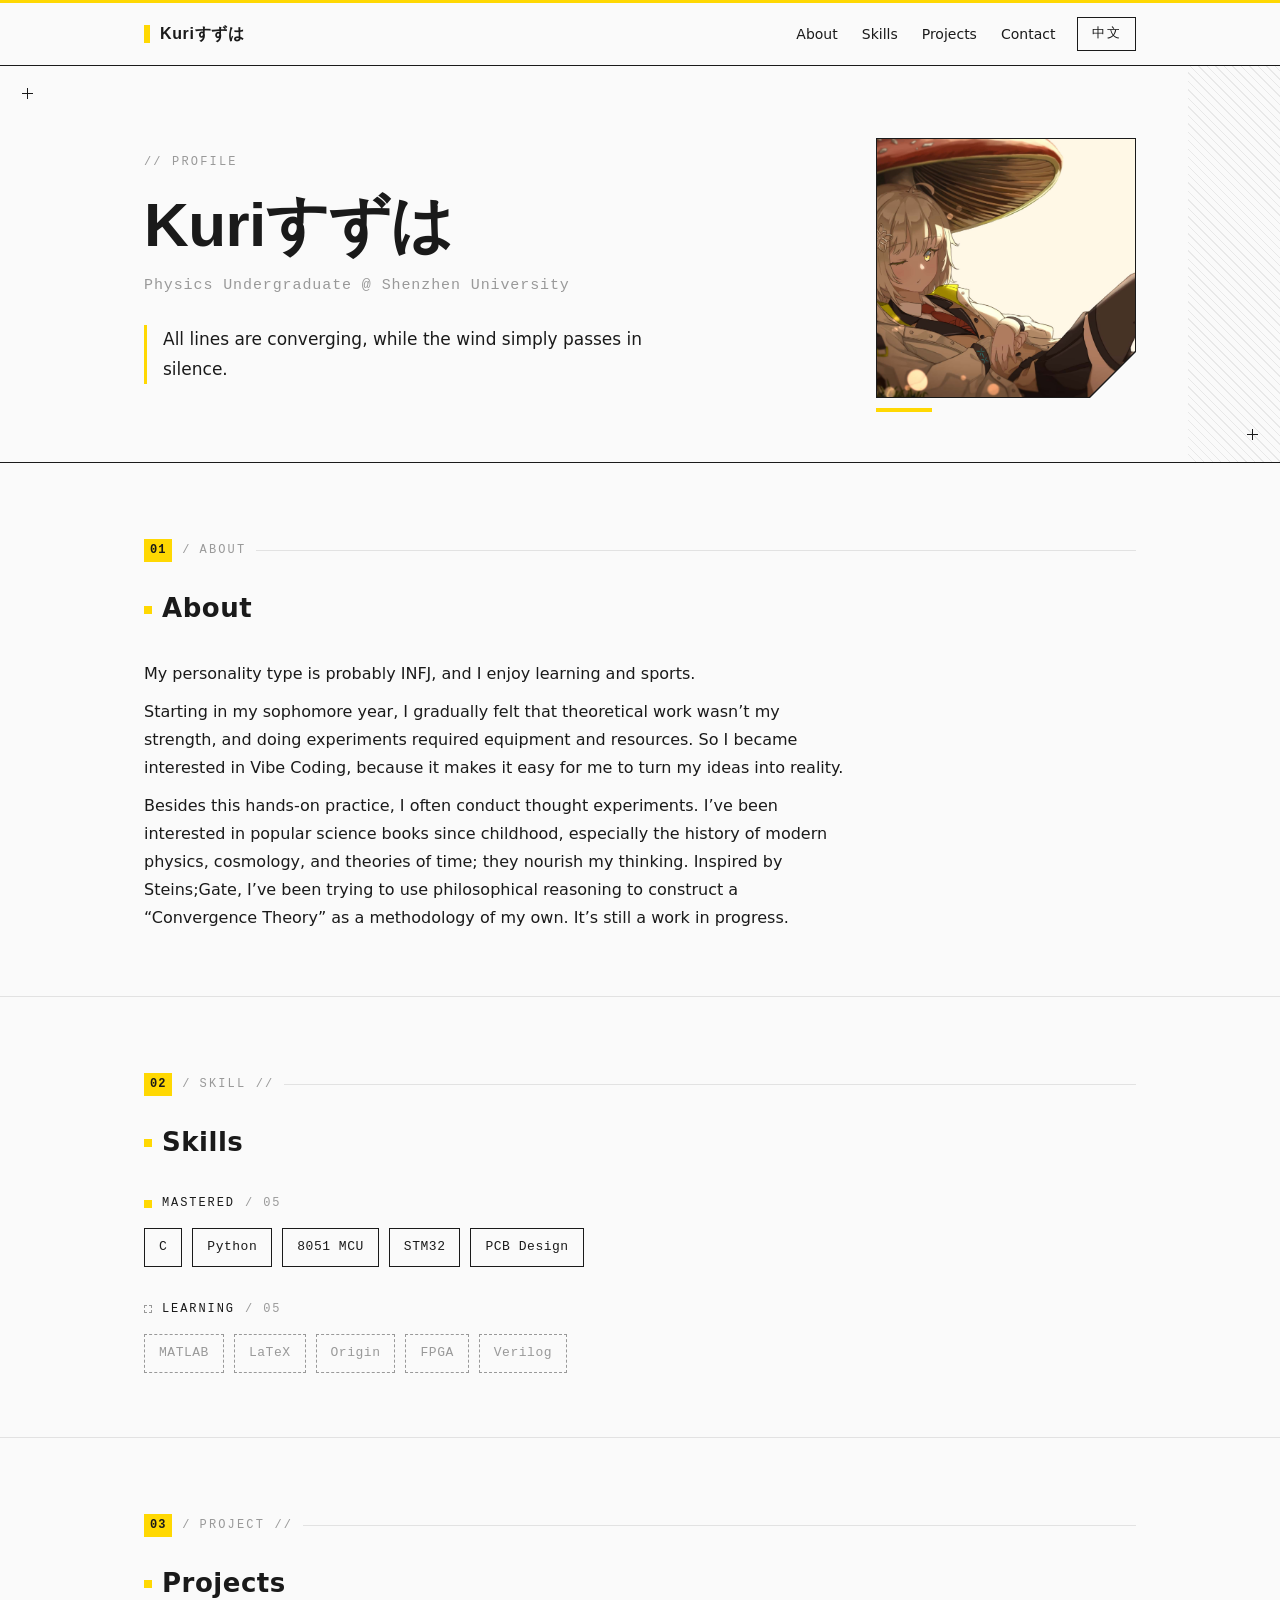
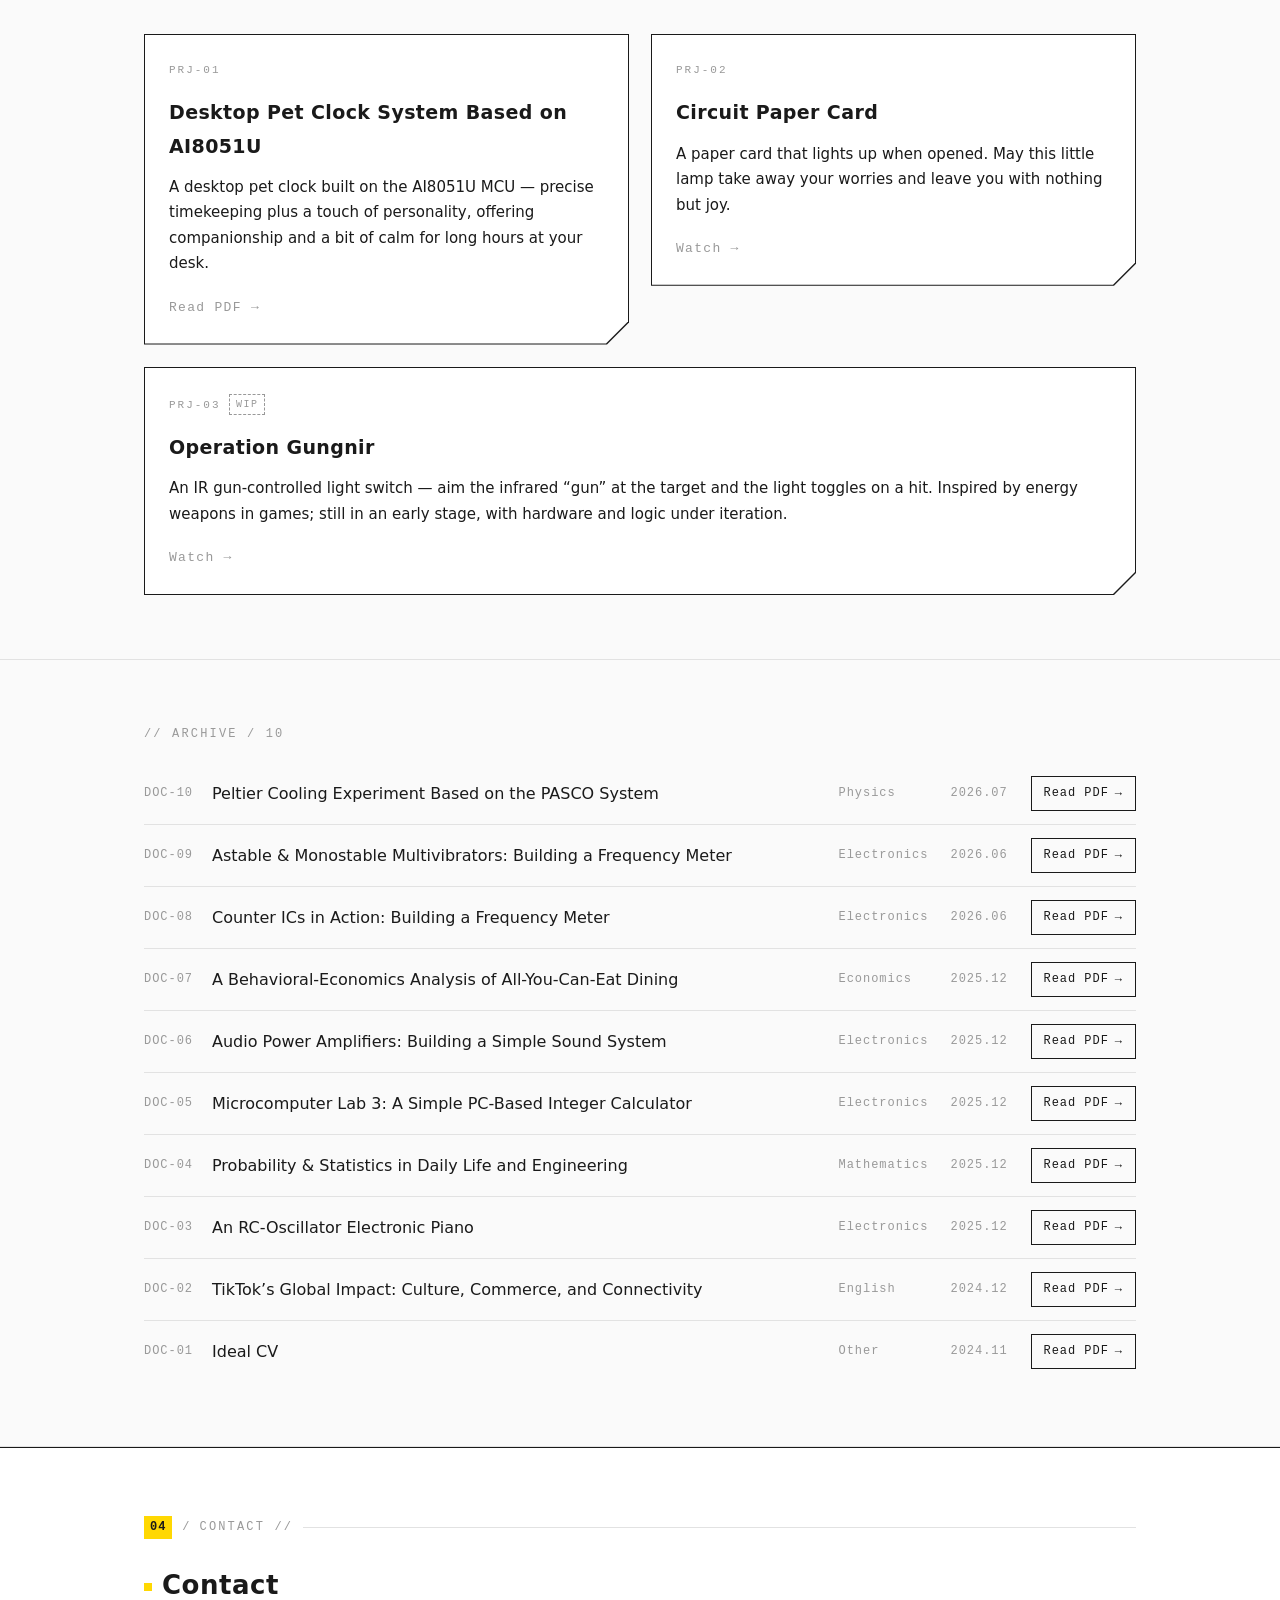
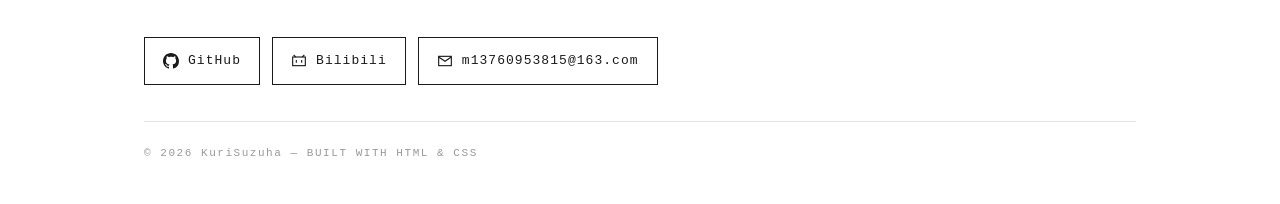
==== commit 921a974a: "Refine interactions: press feedback, scoped hover, arrow swap animation, stable DOC numbering" ====
--- a/en.html
+++ b/en.html
@@ -140,7 +140,7 @@
             <p class="card-idx">PRJ-01</p>
             <h3 class="card-title">Desktop Pet Clock System Based on AI8051U</h3>
             <p class="card-desc">A desktop pet clock built on the AI8051U MCU — precise timekeeping plus a touch of personality, offering companionship and a bit of calm for long hours at your desk.</p>
-            <a class="card-link" href="pdf/desktop-pet-clock.pdf" target="_blank" rel="noopener">Read PDF <span class="arrow">&rarr;</span></a>
+            <a class="card-link" href="pdf/desktop-pet-clock.pdf" target="_blank" rel="noopener">Read PDF <span class="arrow"></span></a>
           </div>
         </article>
 
@@ -149,7 +149,7 @@
             <p class="card-idx">PRJ-02</p>
             <h3 class="card-title">Circuit Paper Card</h3>
             <p class="card-desc">A paper card that lights up when opened. May this little lamp take away your worries and leave you with nothing but joy.</p>
-            <a class="card-link" href="https://www.bilibili.com/video/BV1mwgp6iEyU/" target="_blank" rel="noopener">Watch <span class="arrow">&rarr;</span></a>
+            <a class="card-link" href="https://www.bilibili.com/video/BV1mwgp6iEyU/" target="_blank" rel="noopener">Watch <span class="arrow"></span></a>
           </div>
         </article>
 
@@ -158,7 +158,7 @@
             <p class="card-idx">PRJ-03 <span class="wip-badge">WIP</span></p>
             <h3 class="card-title">Operation Gungnir</h3>
             <p class="card-desc">An IR gun-controlled light switch — aim the infrared “gun” at the target and the light toggles on a hit. Inspired by energy weapons in games; still in an early stage, with hardware and logic under iteration.</p>
-            <a class="card-link" href="https://www.bilibili.com/video/BV1PX826EEAM/" target="_blank" rel="noopener">Watch <span class="arrow">&rarr;</span></a>
+            <a class="card-link" href="https://www.bilibili.com/video/BV1PX826EEAM/" target="_blank" rel="noopener">Watch <span class="arrow"></span></a>
           </div>
         </article>
 
@@ -173,74 +173,74 @@
 
       <ul class="archive">
         <li class="archive-row">
-          <span class="doc-id">DOC-01</span>
+          <span class="doc-id">DOC-10</span>
           <span class="doc-title">Peltier Cooling Experiment Based on the PASCO System</span>
           <span class="doc-cat">Physics</span>
           <span class="doc-date">2026.07</span>
-          <a class="archive-link" href="pdf/peltier-cooling-pasco.pdf" target="_blank" rel="noopener">Read PDF <span class="arrow">&rarr;</span></a>
-        </li>
-        <li class="archive-row">
-          <span class="doc-id">DOC-02</span>
+          <a class="archive-link" href="pdf/peltier-cooling-pasco.pdf" target="_blank" rel="noopener">Read PDF <span class="arrow"></span></a>
+        </li>
+        <li class="archive-row">
+          <span class="doc-id">DOC-09</span>
           <span class="doc-title">Astable &amp; Monostable Multivibrators: Building a Frequency Meter</span>
           <span class="doc-cat">Electronics</span>
           <span class="doc-date">2026.06</span>
-          <a class="archive-link" href="pdf/multivibrator-frequency-meter.pdf" target="_blank" rel="noopener">Read PDF <span class="arrow">&rarr;</span></a>
-        </li>
-        <li class="archive-row">
-          <span class="doc-id">DOC-03</span>
+          <a class="archive-link" href="pdf/multivibrator-frequency-meter.pdf" target="_blank" rel="noopener">Read PDF <span class="arrow"></span></a>
+        </li>
+        <li class="archive-row">
+          <span class="doc-id">DOC-08</span>
           <span class="doc-title">Counter ICs in Action: Building a Frequency Meter</span>
           <span class="doc-cat">Electronics</span>
           <span class="doc-date">2026.06</span>
-          <a class="archive-link" href="pdf/counter-frequency-meter.pdf" target="_blank" rel="noopener">Read PDF <span class="arrow">&rarr;</span></a>
-        </li>
-        <li class="archive-row">
-          <span class="doc-id">DOC-04</span>
+          <a class="archive-link" href="pdf/counter-frequency-meter.pdf" target="_blank" rel="noopener">Read PDF <span class="arrow"></span></a>
+        </li>
+        <li class="archive-row">
+          <span class="doc-id">DOC-07</span>
           <span class="doc-title">A Behavioral-Economics Analysis of All-You-Can-Eat Dining</span>
           <span class="doc-cat">Economics</span>
           <span class="doc-date">2025.12</span>
-          <a class="archive-link" href="pdf/buffet-behavioral-econ.pdf" target="_blank" rel="noopener">Read PDF <span class="arrow">&rarr;</span></a>
+          <a class="archive-link" href="pdf/buffet-behavioral-econ.pdf" target="_blank" rel="noopener">Read PDF <span class="arrow"></span></a>
+        </li>
+        <li class="archive-row">
+          <span class="doc-id">DOC-06</span>
+          <span class="doc-title">Audio Power Amplifiers: Building a Simple Sound System</span>
+          <span class="doc-cat">Electronics</span>
+          <span class="doc-date">2025.12</span>
+          <a class="archive-link" href="pdf/audio-power-amp.pdf" target="_blank" rel="noopener">Read PDF <span class="arrow"></span></a>
         </li>
         <li class="archive-row">
           <span class="doc-id">DOC-05</span>
-          <span class="doc-title">Audio Power Amplifiers: Building a Simple Sound System</span>
-          <span class="doc-cat">Electronics</span>
-          <span class="doc-date">2025.12</span>
-          <a class="archive-link" href="pdf/audio-power-amp.pdf" target="_blank" rel="noopener">Read PDF <span class="arrow">&rarr;</span></a>
-        </li>
-        <li class="archive-row">
-          <span class="doc-id">DOC-06</span>
           <span class="doc-title">Microcomputer Lab 3: A Simple PC-Based Integer Calculator</span>
           <span class="doc-cat">Electronics</span>
           <span class="doc-date">2025.12</span>
-          <a class="archive-link" href="pdf/integer-calculator.pdf" target="_blank" rel="noopener">Read PDF <span class="arrow">&rarr;</span></a>
-        </li>
-        <li class="archive-row">
-          <span class="doc-id">DOC-07</span>
+          <a class="archive-link" href="pdf/integer-calculator.pdf" target="_blank" rel="noopener">Read PDF <span class="arrow"></span></a>
+        </li>
+        <li class="archive-row">
+          <span class="doc-id">DOC-04</span>
           <span class="doc-title">Probability &amp; Statistics in Daily Life and Engineering</span>
           <span class="doc-cat">Mathematics</span>
           <span class="doc-date">2025.12</span>
-          <a class="archive-link" href="pdf/prob-stat-applications.pdf" target="_blank" rel="noopener">Read PDF <span class="arrow">&rarr;</span></a>
-        </li>
-        <li class="archive-row">
-          <span class="doc-id">DOC-08</span>
+          <a class="archive-link" href="pdf/prob-stat-applications.pdf" target="_blank" rel="noopener">Read PDF <span class="arrow"></span></a>
+        </li>
+        <li class="archive-row">
+          <span class="doc-id">DOC-03</span>
           <span class="doc-title">An RC-Oscillator Electronic Piano</span>
           <span class="doc-cat">Electronics</span>
           <span class="doc-date">2025.12</span>
-          <a class="archive-link" href="pdf/rc-oscillator-piano.pdf" target="_blank" rel="noopener">Read PDF <span class="arrow">&rarr;</span></a>
-        </li>
-        <li class="archive-row">
-          <span class="doc-id">DOC-09</span>
+          <a class="archive-link" href="pdf/rc-oscillator-piano.pdf" target="_blank" rel="noopener">Read PDF <span class="arrow"></span></a>
+        </li>
+        <li class="archive-row">
+          <span class="doc-id">DOC-02</span>
           <span class="doc-title">TikTok’s Global Impact: Culture, Commerce, and Connectivity</span>
           <span class="doc-cat">English</span>
           <span class="doc-date">2024.12</span>
-          <a class="archive-link" href="pdf/tiktok-global-impact.pdf" target="_blank" rel="noopener">Read PDF <span class="arrow">&rarr;</span></a>
-        </li>
-        <li class="archive-row">
-          <span class="doc-id">DOC-10</span>
+          <a class="archive-link" href="pdf/tiktok-global-impact.pdf" target="_blank" rel="noopener">Read PDF <span class="arrow"></span></a>
+        </li>
+        <li class="archive-row">
+          <span class="doc-id">DOC-01</span>
           <span class="doc-title">Ideal CV</span>
           <span class="doc-cat">Other</span>
           <span class="doc-date">2024.11</span>
-          <a class="archive-link" href="pdf/ideal-cv.pdf" target="_blank" rel="noopener">Read PDF <span class="arrow">&rarr;</span></a>
+          <a class="archive-link" href="pdf/ideal-cv.pdf" target="_blank" rel="noopener">Read PDF <span class="arrow"></span></a>
         </li>
       </ul>
     </section>
--- a/style.css
+++ b/style.css
@@ -428,7 +428,6 @@
   );
   transition: background 0.12s linear;
 }
-.card-frame:hover { background: var(--accent); }
 
 .card {
   height: 100%;
@@ -445,10 +444,6 @@
   );
   transition: background 0.12s linear, color 0.12s linear;
 }
-.card-frame:hover .card {
-  background: var(--ink);
-  color: #fff;
-}
 
 .card-idx {
   margin: 0 0 16px;
@@ -468,7 +463,6 @@
   font-size: 15px;
   line-height: 1.7;
 }
-.card-frame:hover .card-desc { color: #CFCFCF; }
 
 /* the card itself is NOT a link — this exit line is the only clickable thing
    in it, so the whole panel never becomes a giant ambiguous hit area */
@@ -481,15 +475,30 @@
   color: var(--gray);
   transition: color 0.12s linear;
 }
-/* on the inverted (black) panel the gray would sink — go accent instead */
-.card-frame:hover .card-link,
-.card-link:hover { color: var(--accent); }
 
 .arrow {
+  position: relative;
   display: inline-block;
-  transition: transform 0.25s cubic-bezier(0.34, 1.56, 0.64, 1);
-}
-.card-link:hover .arrow { transform: translateX(2px); }
+  line-height: 1;
+}
+/* first glyph — the resting one, which exits on hover */
+.arrow::before {
+  content: "→";
+  transition: transform 0.2s cubic-bezier(0.34, 1.56, 0.64, 1),
+              opacity 0.18s ease-out;
+}
+/* second glyph waits off-left, slides in as the first exits */
+.arrow::after {
+  content: "→";
+  position: absolute;
+  left: 0;
+  top: 0;
+  line-height: 1;
+  opacity: 0;
+  transform: translateX(-5px);
+  transition: transform 0.2s cubic-bezier(0.34, 1.56, 0.64, 1),
+              opacity 0.18s ease-out;
+}
 
 /* PRJ-03 is a single wide panel: spans both columns, collapses naturally
    to one column once .cards itself drops to a single track */
@@ -517,25 +526,23 @@
 
 .archive-row {
   --doc-id-w: 52px;
-  position: relative;
-  overflow: hidden;
   display: grid;
   grid-template-columns: var(--doc-id-w) minmax(0, 1fr) 96px 64px auto;
   align-items: center;
   column-gap: 16px;
   padding: 13px 0;
-}
-/* hover 链接时整行黄块从左滑入，与 contact 滑块同一套语言 */
-.archive-row::before {
-  content: "";
-  position: absolute;
-  inset: 0;
-  background: var(--accent);
-  transform: translateX(-101%);
-  transition: transform 0.16s ease-out;
-}
-.archive-row:has(.archive-link:hover)::before { transform: translateX(0); }
-.archive-row > * { position: relative; z-index: 1; }
+  transition: background 0.12s linear;
+}
+/* press feedback: row inverts black on tap/press */
+.archive-row:active { background: var(--ink); color: #fff; }
+.archive-row:active .doc-id,
+.archive-row:active .doc-cat,
+.archive-row:active .doc-date { color: #CFCFCF; }
+.archive-row:active .archive-link {
+  background: var(--accent);
+  border-color: var(--ink);
+  color: var(--ink);
+}
 
 .doc-id {
   font-family: var(--font-mono);
@@ -552,10 +559,6 @@
   color: var(--gray);
   white-space: nowrap;
 }
-/* 黄底上灰字会看不清，hover 时统一切为 ink */
-.archive-row:has(.archive-link:hover) .doc-id,
-.archive-row:has(.archive-link:hover) .doc-cat,
-.archive-row:has(.archive-link:hover) .doc-date { color: var(--ink); }
 
 /* 链接胶囊：与 contact-list a 同构 */
 .archive-link {
@@ -580,9 +583,26 @@
   transform: translateX(-101%);
   transition: transform 0.16s ease-out;
 }
-.archive-link:hover::before { transform: translateX(0); }
 .archive-link > * { position: relative; z-index: 1; }
-.archive-link:hover .arrow { transform: translateX(3px); }
+
+/* hover effects only where a real pointer exists — on touch a tap leaves
+   :hover stuck on, so those rules are scoped to fine-pointer devices */
+@media (hover: hover) {
+  .card-frame:hover { background: var(--accent); }
+  .card-frame:hover .card { background: var(--ink); color: #fff; }
+  .card-frame:hover .card-desc { color: #CFCFCF; }
+  .card-frame:hover .card-link,
+  .card-link:hover { color: var(--accent); }
+  .archive-link:hover::before { transform: translateX(0); }
+  .card-link:hover .arrow::before,
+  .archive-link:hover .arrow::before { transform: translateX(5px); opacity: 0; }
+  .card-link:hover .arrow::after,
+  .archive-link:hover .arrow::after {
+    opacity: 1;
+    transform: translateX(0);
+    transition-delay: 0.06s;
+  }
+}
 
 /* reserved for future one-line annotations — NOT used in the current markup */
 .doc-note,
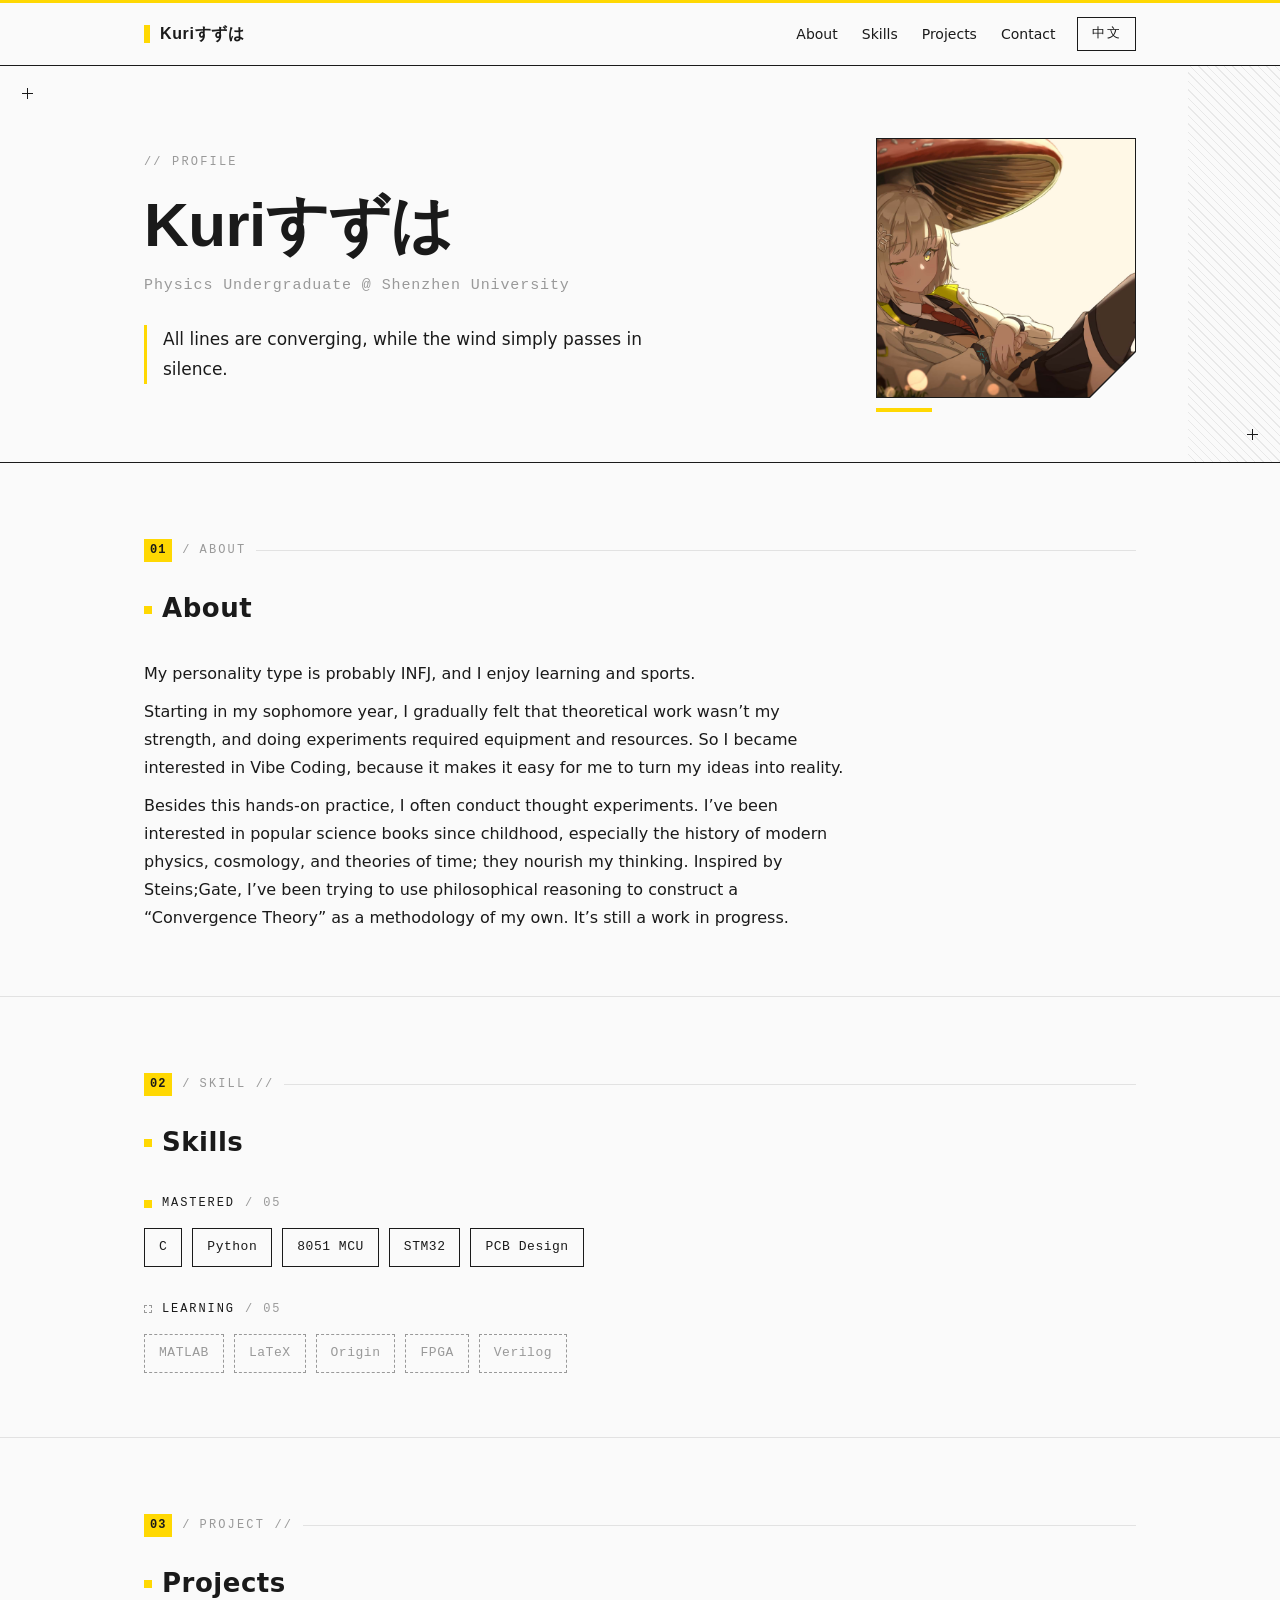
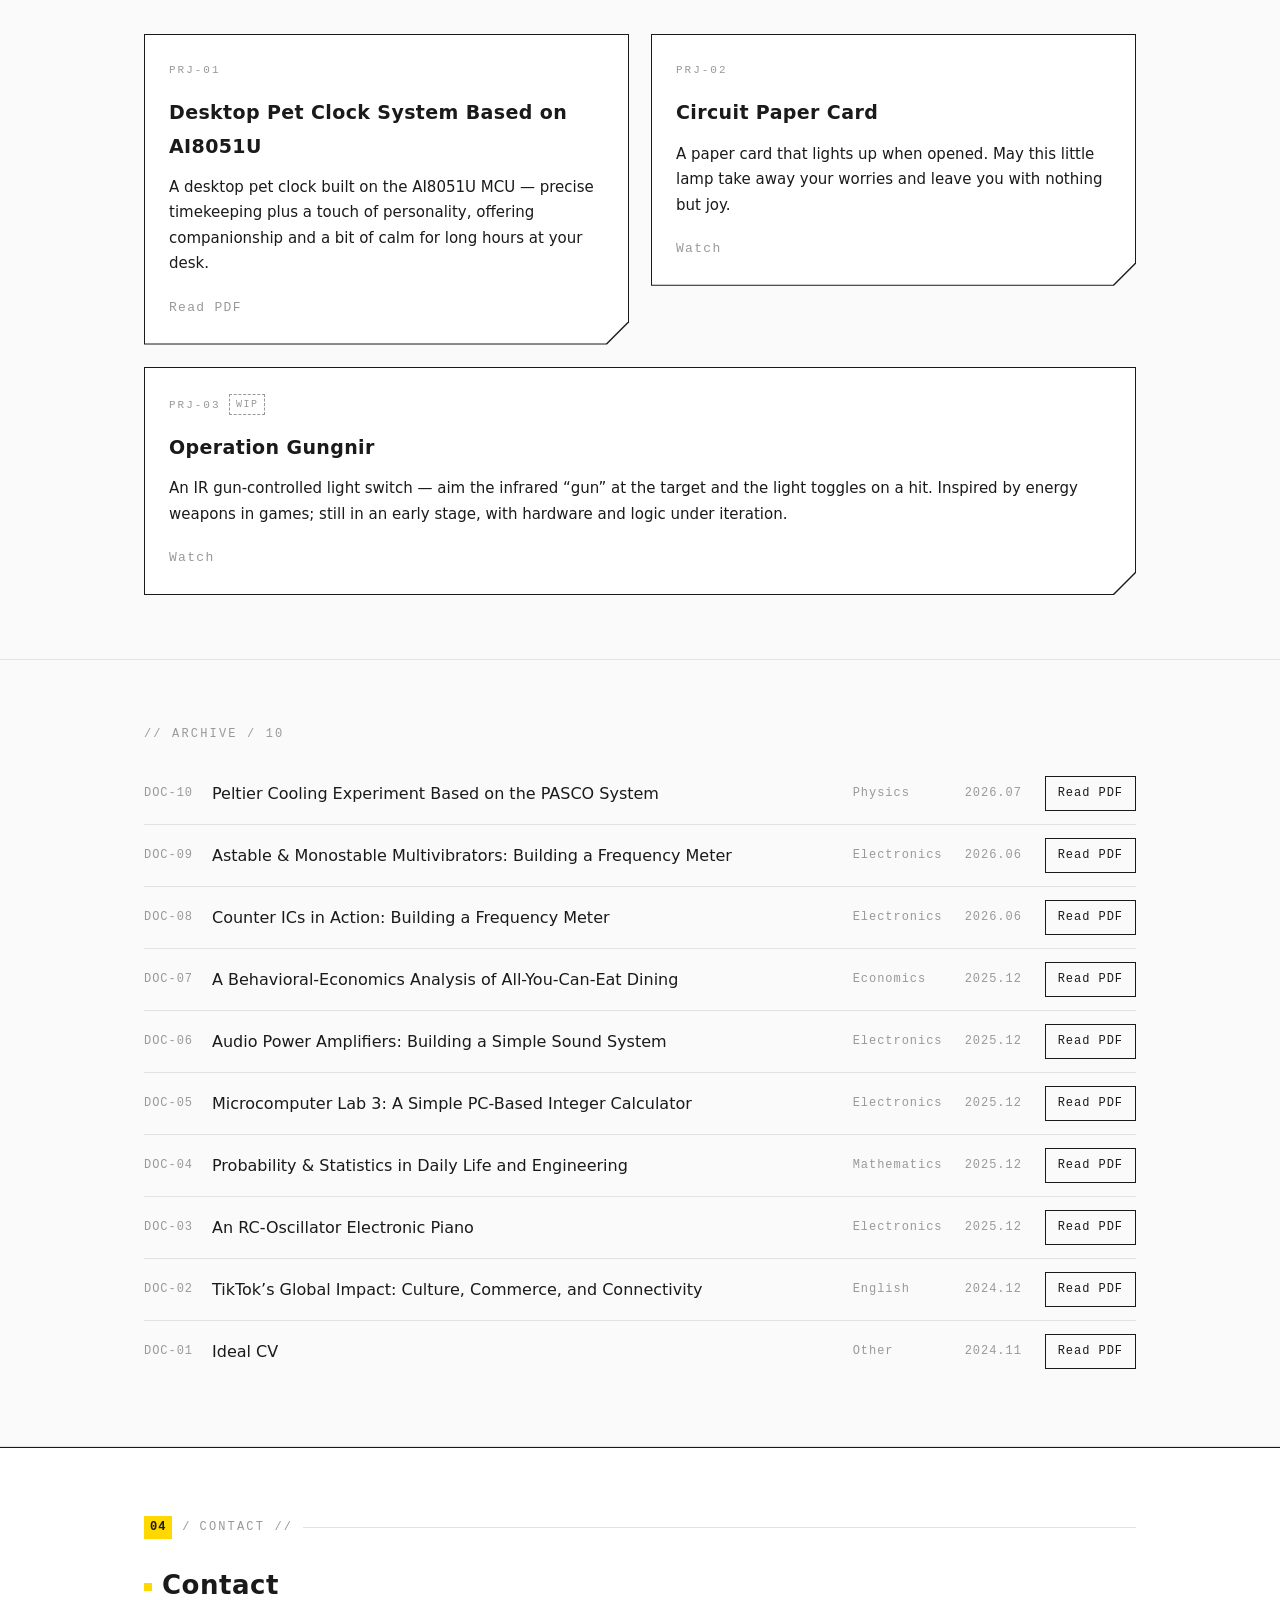
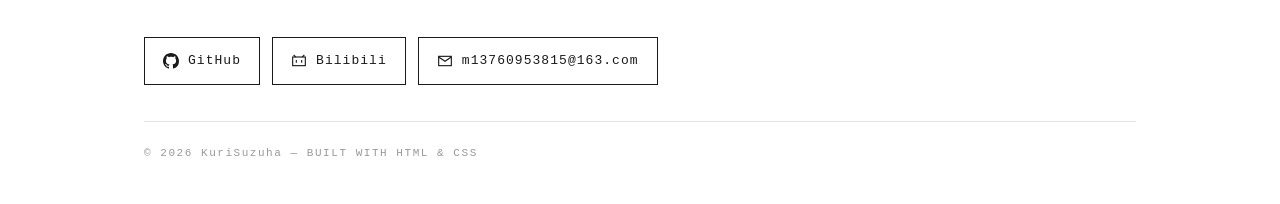
==== commit 790c3bf3: "Fix archive hover readability, restore row hover inversion, remove arrow glyphs" ====
--- a/en.html
+++ b/en.html
@@ -140,7 +140,7 @@
             <p class="card-idx">PRJ-01</p>
             <h3 class="card-title">Desktop Pet Clock System Based on AI8051U</h3>
             <p class="card-desc">A desktop pet clock built on the AI8051U MCU — precise timekeeping plus a touch of personality, offering companionship and a bit of calm for long hours at your desk.</p>
-            <a class="card-link" href="pdf/desktop-pet-clock.pdf" target="_blank" rel="noopener">Read PDF <span class="arrow"></span></a>
+            <a class="card-link" href="pdf/desktop-pet-clock.pdf" target="_blank" rel="noopener">Read PDF</a>
           </div>
         </article>
 
@@ -149,7 +149,7 @@
             <p class="card-idx">PRJ-02</p>
             <h3 class="card-title">Circuit Paper Card</h3>
             <p class="card-desc">A paper card that lights up when opened. May this little lamp take away your worries and leave you with nothing but joy.</p>
-            <a class="card-link" href="https://www.bilibili.com/video/BV1mwgp6iEyU/" target="_blank" rel="noopener">Watch <span class="arrow"></span></a>
+            <a class="card-link" href="https://www.bilibili.com/video/BV1mwgp6iEyU/" target="_blank" rel="noopener">Watch</a>
           </div>
         </article>
 
@@ -158,7 +158,7 @@
             <p class="card-idx">PRJ-03 <span class="wip-badge">WIP</span></p>
             <h3 class="card-title">Operation Gungnir</h3>
             <p class="card-desc">An IR gun-controlled light switch — aim the infrared “gun” at the target and the light toggles on a hit. Inspired by energy weapons in games; still in an early stage, with hardware and logic under iteration.</p>
-            <a class="card-link" href="https://www.bilibili.com/video/BV1PX826EEAM/" target="_blank" rel="noopener">Watch <span class="arrow"></span></a>
+            <a class="card-link" href="https://www.bilibili.com/video/BV1PX826EEAM/" target="_blank" rel="noopener">Watch</a>
           </div>
         </article>
 
@@ -177,70 +177,70 @@
           <span class="doc-title">Peltier Cooling Experiment Based on the PASCO System</span>
           <span class="doc-cat">Physics</span>
           <span class="doc-date">2026.07</span>
-          <a class="archive-link" href="pdf/peltier-cooling-pasco.pdf" target="_blank" rel="noopener">Read PDF <span class="arrow"></span></a>
+          <a class="archive-link" href="pdf/peltier-cooling-pasco.pdf" target="_blank" rel="noopener"><span class="link-label">Read PDF</span></a>
         </li>
         <li class="archive-row">
           <span class="doc-id">DOC-09</span>
           <span class="doc-title">Astable &amp; Monostable Multivibrators: Building a Frequency Meter</span>
           <span class="doc-cat">Electronics</span>
           <span class="doc-date">2026.06</span>
-          <a class="archive-link" href="pdf/multivibrator-frequency-meter.pdf" target="_blank" rel="noopener">Read PDF <span class="arrow"></span></a>
+          <a class="archive-link" href="pdf/multivibrator-frequency-meter.pdf" target="_blank" rel="noopener"><span class="link-label">Read PDF</span></a>
         </li>
         <li class="archive-row">
           <span class="doc-id">DOC-08</span>
           <span class="doc-title">Counter ICs in Action: Building a Frequency Meter</span>
           <span class="doc-cat">Electronics</span>
           <span class="doc-date">2026.06</span>
-          <a class="archive-link" href="pdf/counter-frequency-meter.pdf" target="_blank" rel="noopener">Read PDF <span class="arrow"></span></a>
+          <a class="archive-link" href="pdf/counter-frequency-meter.pdf" target="_blank" rel="noopener"><span class="link-label">Read PDF</span></a>
         </li>
         <li class="archive-row">
           <span class="doc-id">DOC-07</span>
           <span class="doc-title">A Behavioral-Economics Analysis of All-You-Can-Eat Dining</span>
           <span class="doc-cat">Economics</span>
           <span class="doc-date">2025.12</span>
-          <a class="archive-link" href="pdf/buffet-behavioral-econ.pdf" target="_blank" rel="noopener">Read PDF <span class="arrow"></span></a>
+          <a class="archive-link" href="pdf/buffet-behavioral-econ.pdf" target="_blank" rel="noopener"><span class="link-label">Read PDF</span></a>
         </li>
         <li class="archive-row">
           <span class="doc-id">DOC-06</span>
           <span class="doc-title">Audio Power Amplifiers: Building a Simple Sound System</span>
           <span class="doc-cat">Electronics</span>
           <span class="doc-date">2025.12</span>
-          <a class="archive-link" href="pdf/audio-power-amp.pdf" target="_blank" rel="noopener">Read PDF <span class="arrow"></span></a>
+          <a class="archive-link" href="pdf/audio-power-amp.pdf" target="_blank" rel="noopener"><span class="link-label">Read PDF</span></a>
         </li>
         <li class="archive-row">
           <span class="doc-id">DOC-05</span>
           <span class="doc-title">Microcomputer Lab 3: A Simple PC-Based Integer Calculator</span>
           <span class="doc-cat">Electronics</span>
           <span class="doc-date">2025.12</span>
-          <a class="archive-link" href="pdf/integer-calculator.pdf" target="_blank" rel="noopener">Read PDF <span class="arrow"></span></a>
+          <a class="archive-link" href="pdf/integer-calculator.pdf" target="_blank" rel="noopener"><span class="link-label">Read PDF</span></a>
         </li>
         <li class="archive-row">
           <span class="doc-id">DOC-04</span>
           <span class="doc-title">Probability &amp; Statistics in Daily Life and Engineering</span>
           <span class="doc-cat">Mathematics</span>
           <span class="doc-date">2025.12</span>
-          <a class="archive-link" href="pdf/prob-stat-applications.pdf" target="_blank" rel="noopener">Read PDF <span class="arrow"></span></a>
+          <a class="archive-link" href="pdf/prob-stat-applications.pdf" target="_blank" rel="noopener"><span class="link-label">Read PDF</span></a>
         </li>
         <li class="archive-row">
           <span class="doc-id">DOC-03</span>
           <span class="doc-title">An RC-Oscillator Electronic Piano</span>
           <span class="doc-cat">Electronics</span>
           <span class="doc-date">2025.12</span>
-          <a class="archive-link" href="pdf/rc-oscillator-piano.pdf" target="_blank" rel="noopener">Read PDF <span class="arrow"></span></a>
+          <a class="archive-link" href="pdf/rc-oscillator-piano.pdf" target="_blank" rel="noopener"><span class="link-label">Read PDF</span></a>
         </li>
         <li class="archive-row">
           <span class="doc-id">DOC-02</span>
           <span class="doc-title">TikTok’s Global Impact: Culture, Commerce, and Connectivity</span>
           <span class="doc-cat">English</span>
           <span class="doc-date">2024.12</span>
-          <a class="archive-link" href="pdf/tiktok-global-impact.pdf" target="_blank" rel="noopener">Read PDF <span class="arrow"></span></a>
+          <a class="archive-link" href="pdf/tiktok-global-impact.pdf" target="_blank" rel="noopener"><span class="link-label">Read PDF</span></a>
         </li>
         <li class="archive-row">
           <span class="doc-id">DOC-01</span>
           <span class="doc-title">Ideal CV</span>
           <span class="doc-cat">Other</span>
           <span class="doc-date">2024.11</span>
-          <a class="archive-link" href="pdf/ideal-cv.pdf" target="_blank" rel="noopener">Read PDF <span class="arrow"></span></a>
+          <a class="archive-link" href="pdf/ideal-cv.pdf" target="_blank" rel="noopener"><span class="link-label">Read PDF</span></a>
         </li>
       </ul>
     </section>
--- a/style.css
+++ b/style.css
@@ -476,30 +476,6 @@
   transition: color 0.12s linear;
 }
 
-.arrow {
-  position: relative;
-  display: inline-block;
-  line-height: 1;
-}
-/* first glyph — the resting one, which exits on hover */
-.arrow::before {
-  content: "→";
-  transition: transform 0.2s cubic-bezier(0.34, 1.56, 0.64, 1),
-              opacity 0.18s ease-out;
-}
-/* second glyph waits off-left, slides in as the first exits */
-.arrow::after {
-  content: "→";
-  position: absolute;
-  left: 0;
-  top: 0;
-  line-height: 1;
-  opacity: 0;
-  transform: translateX(-5px);
-  transition: transform 0.2s cubic-bezier(0.34, 1.56, 0.64, 1),
-              opacity 0.18s ease-out;
-}
-
 /* PRJ-03 is a single wide panel: spans both columns, collapses naturally
    to one column once .cards itself drops to a single track */
 .card-wide { grid-column: 1 / -1; }
@@ -531,7 +507,7 @@
   align-items: center;
   column-gap: 16px;
   padding: 13px 0;
-  transition: background 0.12s linear;
+  transition: background 0.12s linear, color 0.12s linear;
 }
 /* press feedback: row inverts black on tap/press */
 .archive-row:active { background: var(--ink); color: #fff; }
@@ -574,6 +550,7 @@
   font-size: 12px;
   letter-spacing: 0.08em;
   white-space: nowrap;
+  transition: color 0.12s linear;
 }
 .archive-link::before {
   content: "";
@@ -594,14 +571,12 @@
   .card-frame:hover .card-link,
   .card-link:hover { color: var(--accent); }
   .archive-link:hover::before { transform: translateX(0); }
-  .card-link:hover .arrow::before,
-  .archive-link:hover .arrow::before { transform: translateX(5px); opacity: 0; }
-  .card-link:hover .arrow::after,
-  .archive-link:hover .arrow::after {
-    opacity: 1;
-    transform: translateX(0);
-    transition-delay: 0.06s;
-  }
+  .archive-row:hover { background: var(--ink); color: #fff; }
+  .archive-row:hover .doc-id,
+  .archive-row:hover .doc-cat,
+  .archive-row:hover .doc-date { color: #CFCFCF; }
+  .archive-row:hover .archive-link { color: var(--accent); }
+  .archive-row .archive-link:hover { color: var(--ink); }
 }
 
 /* reserved for future one-line annotations — NOT used in the current markup */
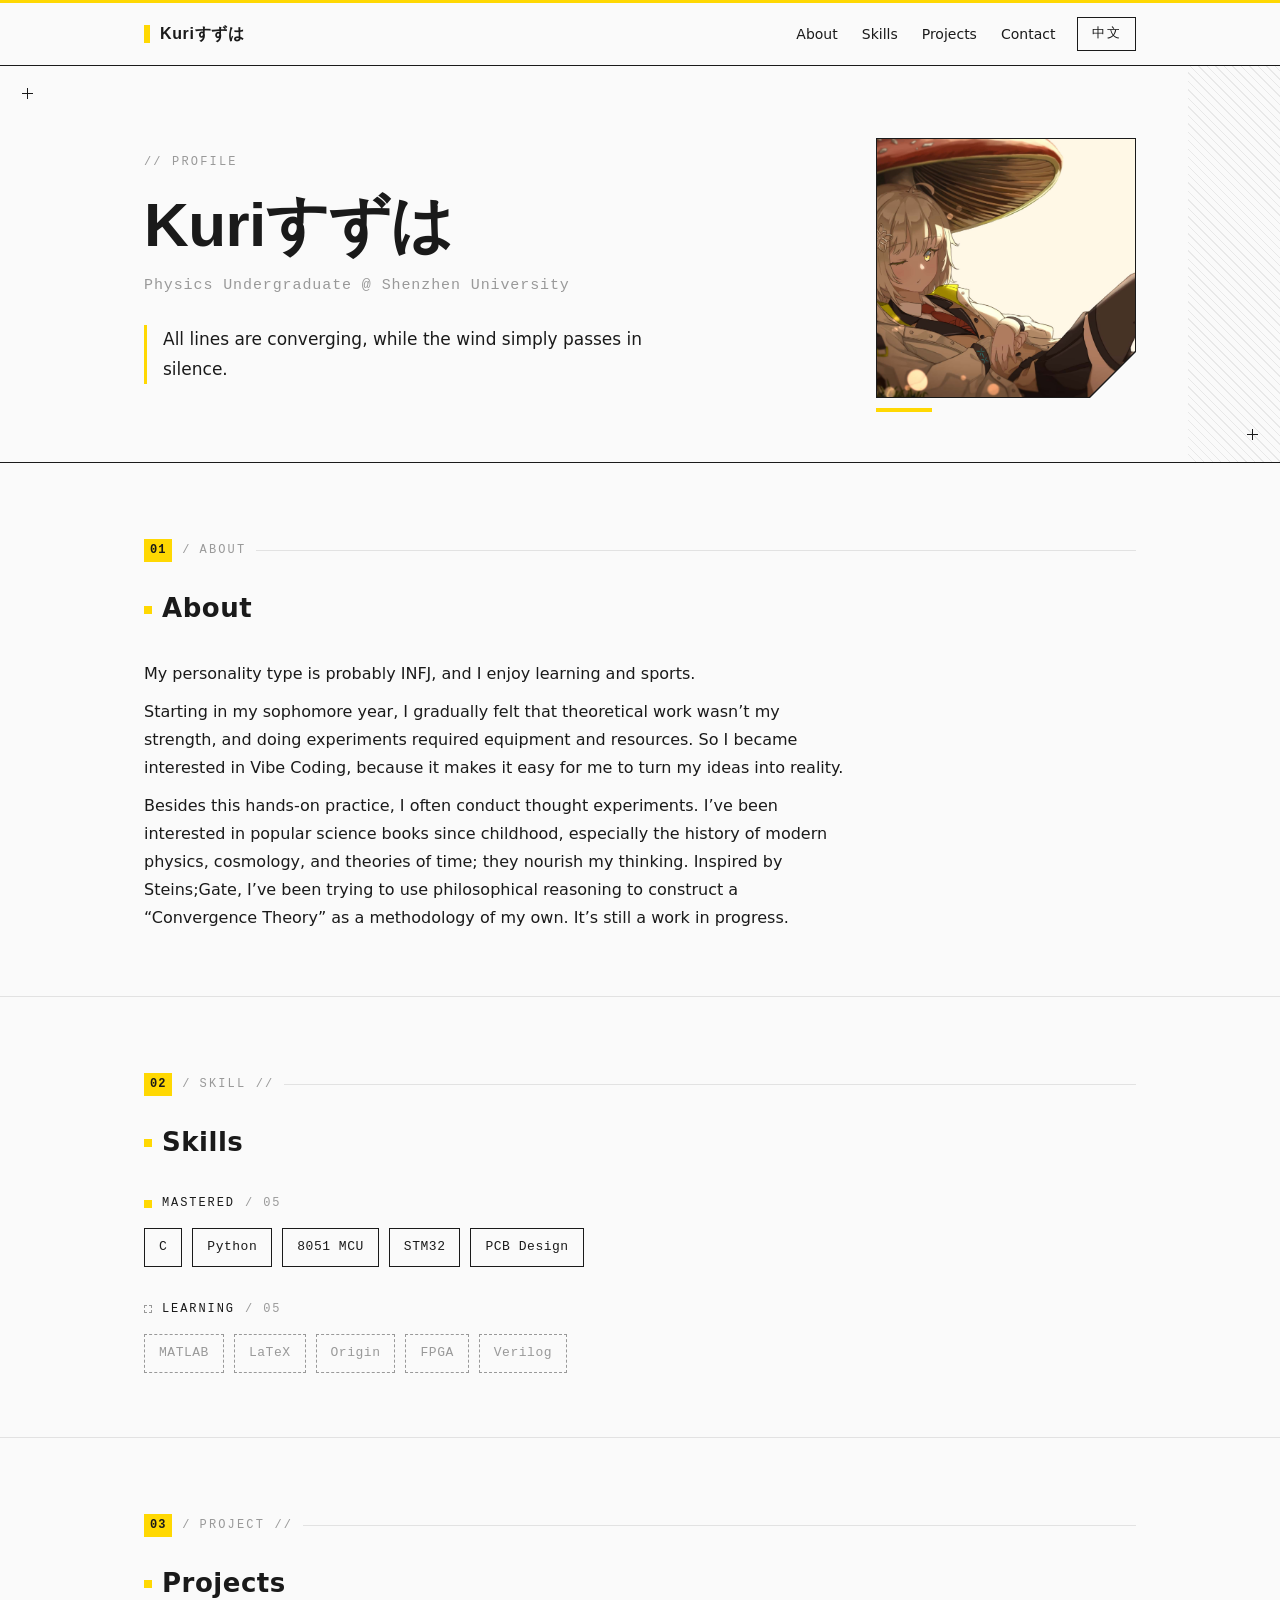
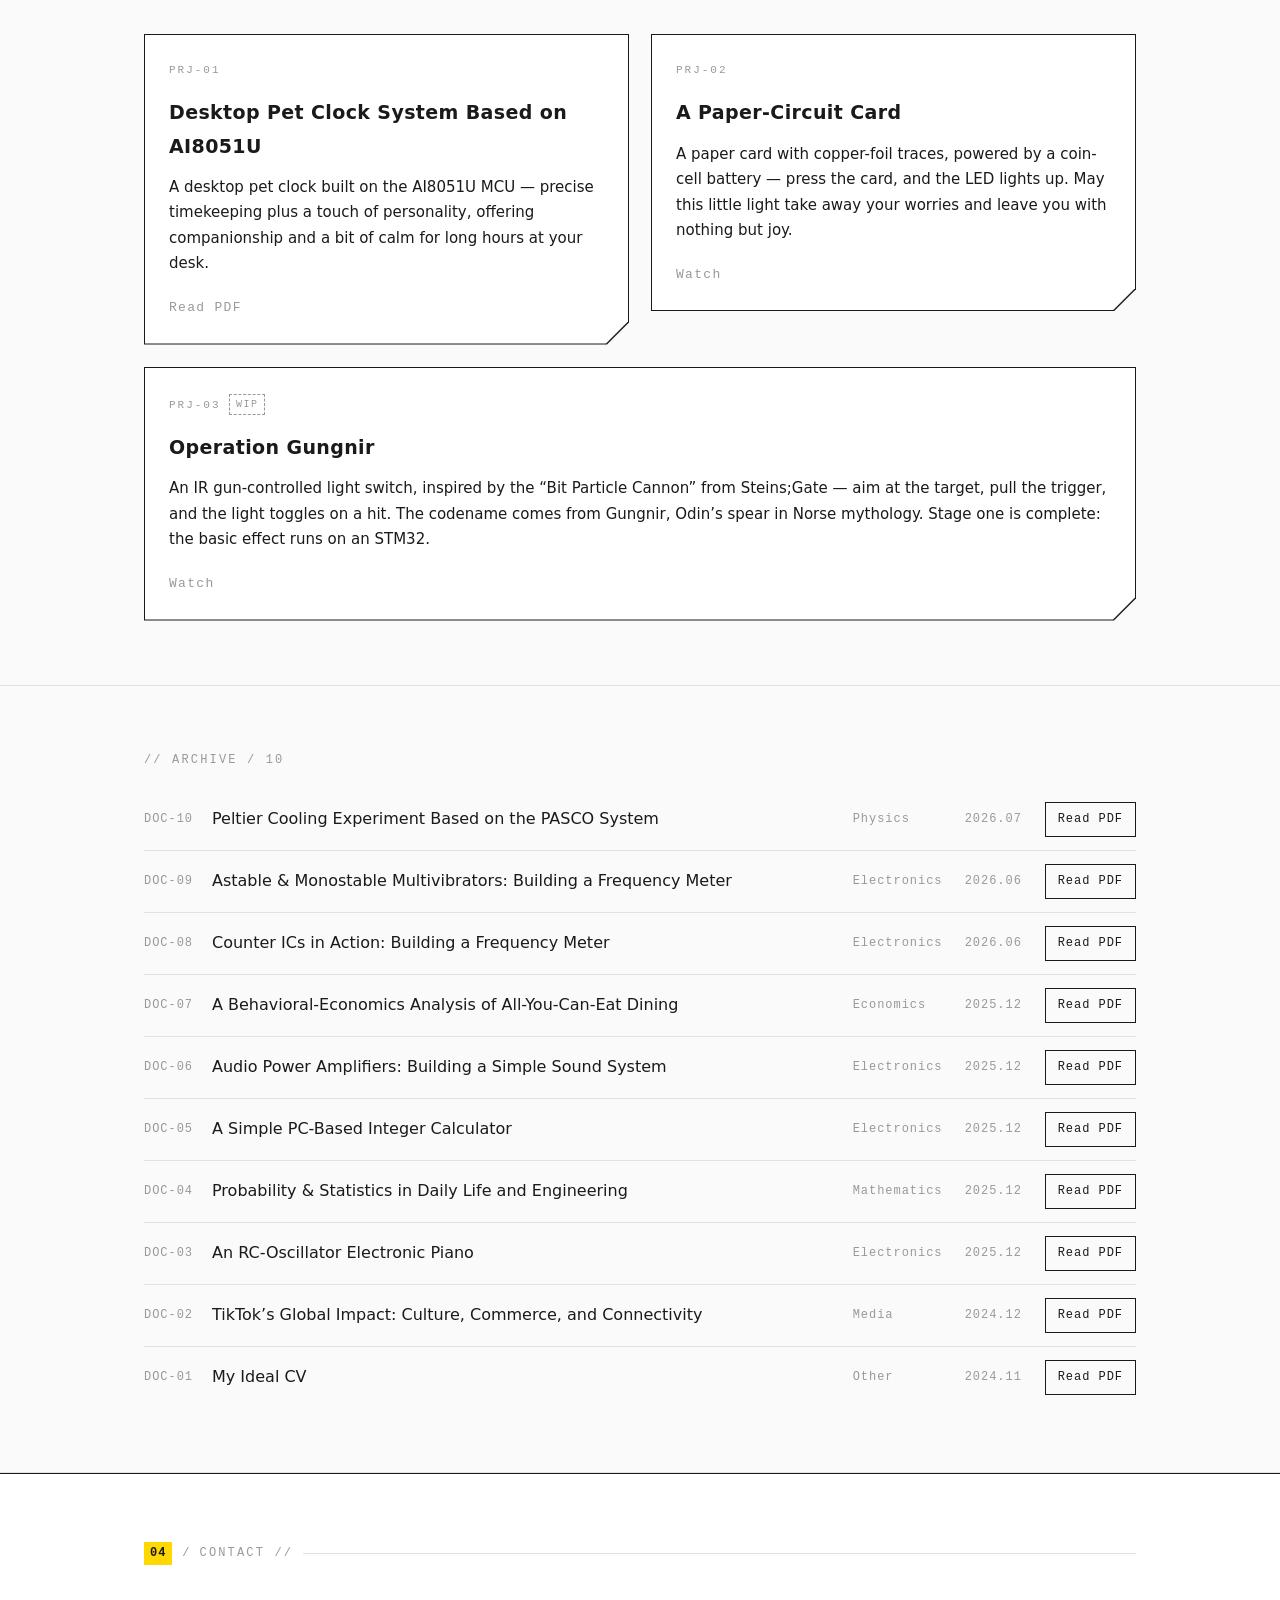
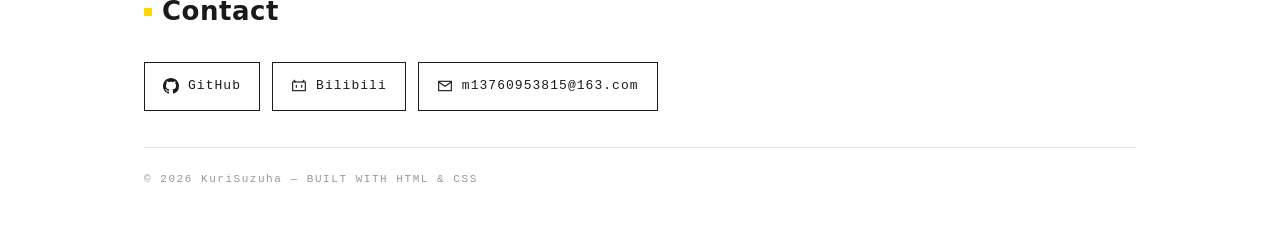
==== commit 1a707da7: "Polish copy: accurate titles/categories/descriptions with EN sync; move press state after hover bloc" ====
--- a/en.html
+++ b/en.html
@@ -147,8 +147,8 @@
         <article class="card-frame">
           <div class="card">
             <p class="card-idx">PRJ-02</p>
-            <h3 class="card-title">Circuit Paper Card</h3>
-            <p class="card-desc">A paper card that lights up when opened. May this little lamp take away your worries and leave you with nothing but joy.</p>
+            <h3 class="card-title">A Paper-Circuit Card</h3>
+            <p class="card-desc">A paper card with copper-foil traces, powered by a coin-cell battery — press the card, and the LED lights up. May this little light take away your worries and leave you with nothing but joy.</p>
             <a class="card-link" href="https://www.bilibili.com/video/BV1mwgp6iEyU/" target="_blank" rel="noopener">Watch</a>
           </div>
         </article>
@@ -157,7 +157,7 @@
           <div class="card">
             <p class="card-idx">PRJ-03 <span class="wip-badge">WIP</span></p>
             <h3 class="card-title">Operation Gungnir</h3>
-            <p class="card-desc">An IR gun-controlled light switch — aim the infrared “gun” at the target and the light toggles on a hit. Inspired by energy weapons in games; still in an early stage, with hardware and logic under iteration.</p>
+            <p class="card-desc">An IR gun-controlled light switch, inspired by the “Bit Particle Cannon” from Steins;Gate — aim at the target, pull the trigger, and the light toggles on a hit. The codename comes from Gungnir, Odin’s spear in Norse mythology. Stage one is complete: the basic effect runs on an STM32.</p>
             <a class="card-link" href="https://www.bilibili.com/video/BV1PX826EEAM/" target="_blank" rel="noopener">Watch</a>
           </div>
         </article>
@@ -209,7 +209,7 @@
         </li>
         <li class="archive-row">
           <span class="doc-id">DOC-05</span>
-          <span class="doc-title">Microcomputer Lab 3: A Simple PC-Based Integer Calculator</span>
+          <span class="doc-title">A Simple PC-Based Integer Calculator</span>
           <span class="doc-cat">Electronics</span>
           <span class="doc-date">2025.12</span>
           <a class="archive-link" href="pdf/integer-calculator.pdf" target="_blank" rel="noopener"><span class="link-label">Read PDF</span></a>
@@ -231,13 +231,13 @@
         <li class="archive-row">
           <span class="doc-id">DOC-02</span>
           <span class="doc-title">TikTok’s Global Impact: Culture, Commerce, and Connectivity</span>
-          <span class="doc-cat">English</span>
+          <span class="doc-cat">Media</span>
           <span class="doc-date">2024.12</span>
           <a class="archive-link" href="pdf/tiktok-global-impact.pdf" target="_blank" rel="noopener"><span class="link-label">Read PDF</span></a>
         </li>
         <li class="archive-row">
           <span class="doc-id">DOC-01</span>
-          <span class="doc-title">Ideal CV</span>
+          <span class="doc-title">My Ideal CV</span>
           <span class="doc-cat">Other</span>
           <span class="doc-date">2024.11</span>
           <a class="archive-link" href="pdf/ideal-cv.pdf" target="_blank" rel="noopener"><span class="link-label">Read PDF</span></a>
--- a/style.css
+++ b/style.css
@@ -509,16 +509,6 @@
   padding: 13px 0;
   transition: background 0.12s linear, color 0.12s linear;
 }
-/* press feedback: row inverts black on tap/press */
-.archive-row:active { background: var(--ink); color: #fff; }
-.archive-row:active .doc-id,
-.archive-row:active .doc-cat,
-.archive-row:active .doc-date { color: #CFCFCF; }
-.archive-row:active .archive-link {
-  background: var(--accent);
-  border-color: var(--ink);
-  color: var(--ink);
-}
 
 .doc-id {
   font-family: var(--font-mono);
@@ -527,6 +517,11 @@
   color: var(--gray);
 }
 .doc-title { min-width: 0; }
+/* English titles on the CN page: CJK fonts draw U+2019 full-width,
+   so hand them a Latin-first stack via :lang() */
+.doc-title:lang(en) {
+  font-family: "Segoe UI", system-ui, -apple-system, "Helvetica Neue", Arial, sans-serif;
+}
 .doc-cat,
 .doc-date {
   font-family: var(--font-mono);
@@ -578,6 +573,17 @@
   .archive-row:hover .archive-link { color: var(--accent); }
   .archive-row .archive-link:hover { color: var(--ink); }
 }
+/* press state sits after the hover block: when both states match,
+   the later one must win the cascade for readability */
+.archive-row:active { background: var(--ink); color: #fff; }
+.archive-row:active .doc-id,
+.archive-row:active .doc-cat,
+.archive-row:active .doc-date { color: #CFCFCF; }
+.archive-row:active .archive-link {
+  background: var(--accent);
+  border-color: var(--ink);
+  color: var(--ink);
+}
 
 /* reserved for future one-line annotations — NOT used in the current markup */
 .doc-note,
